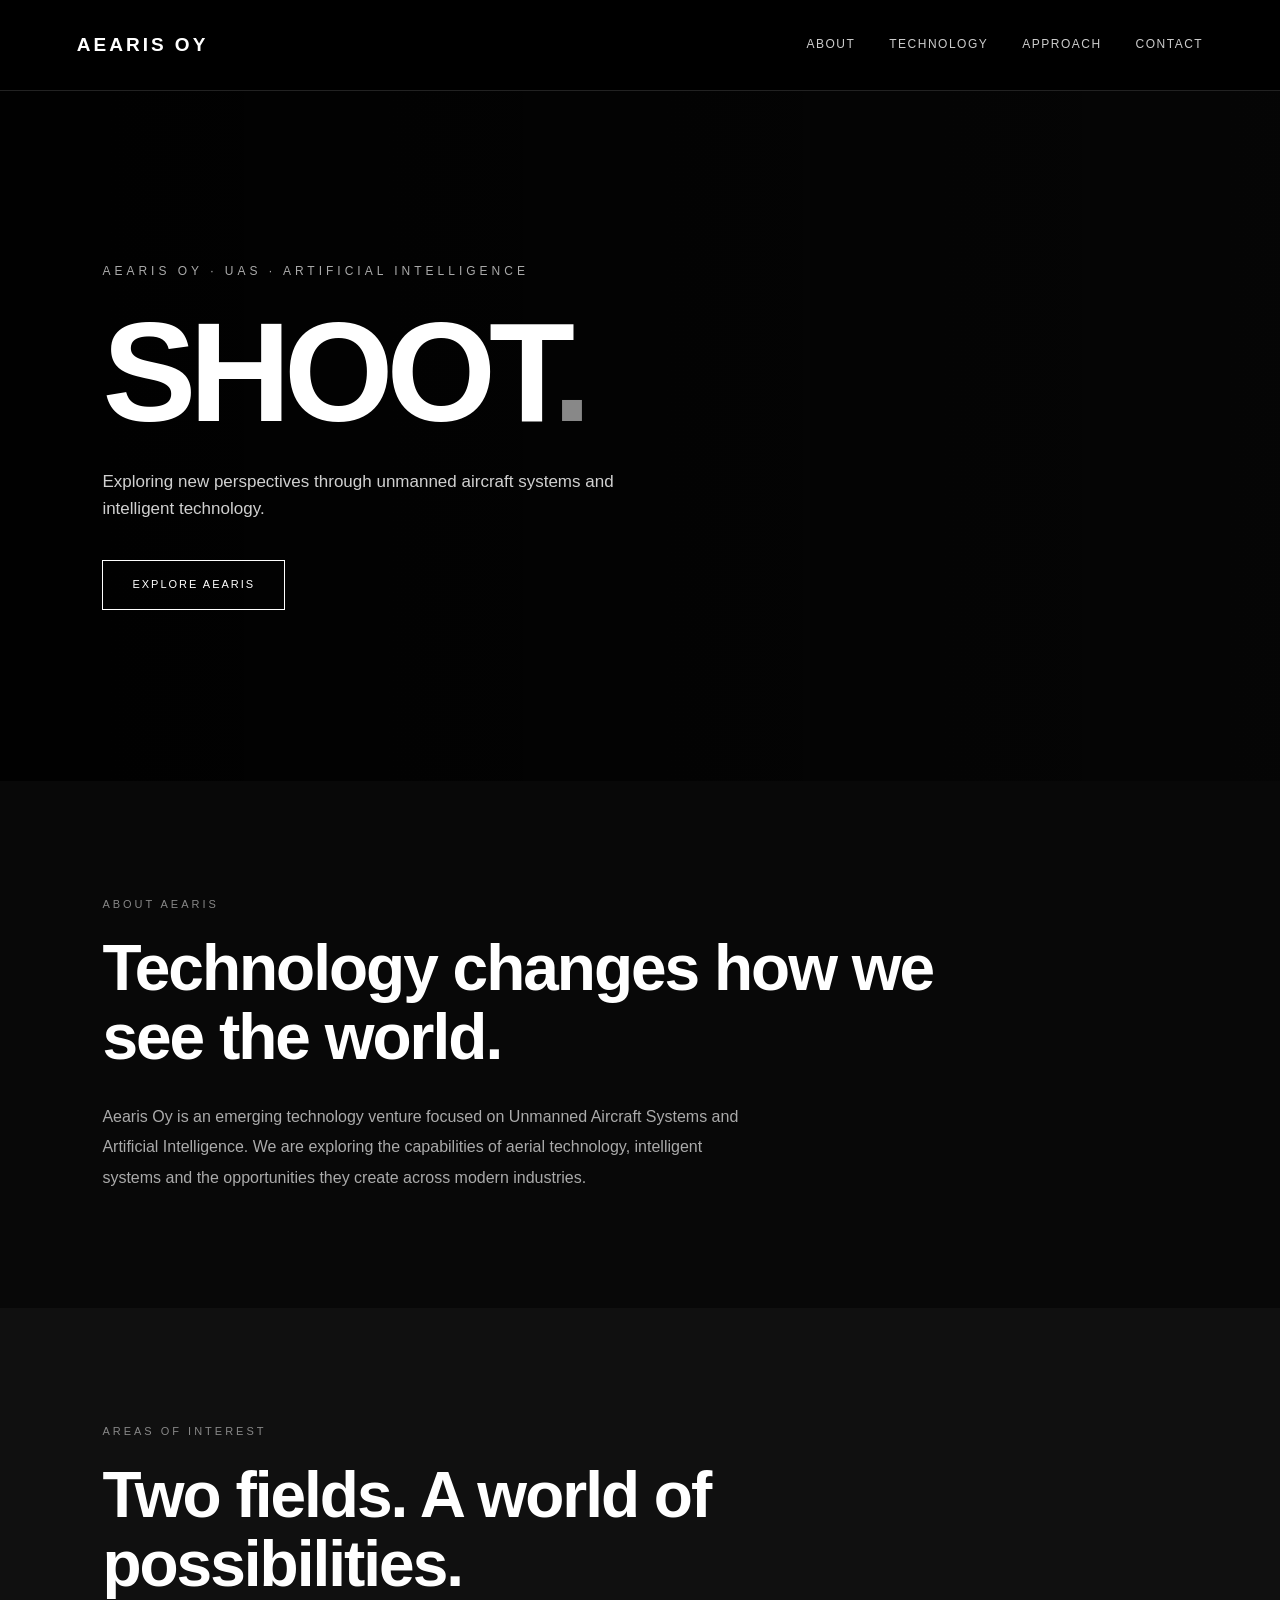
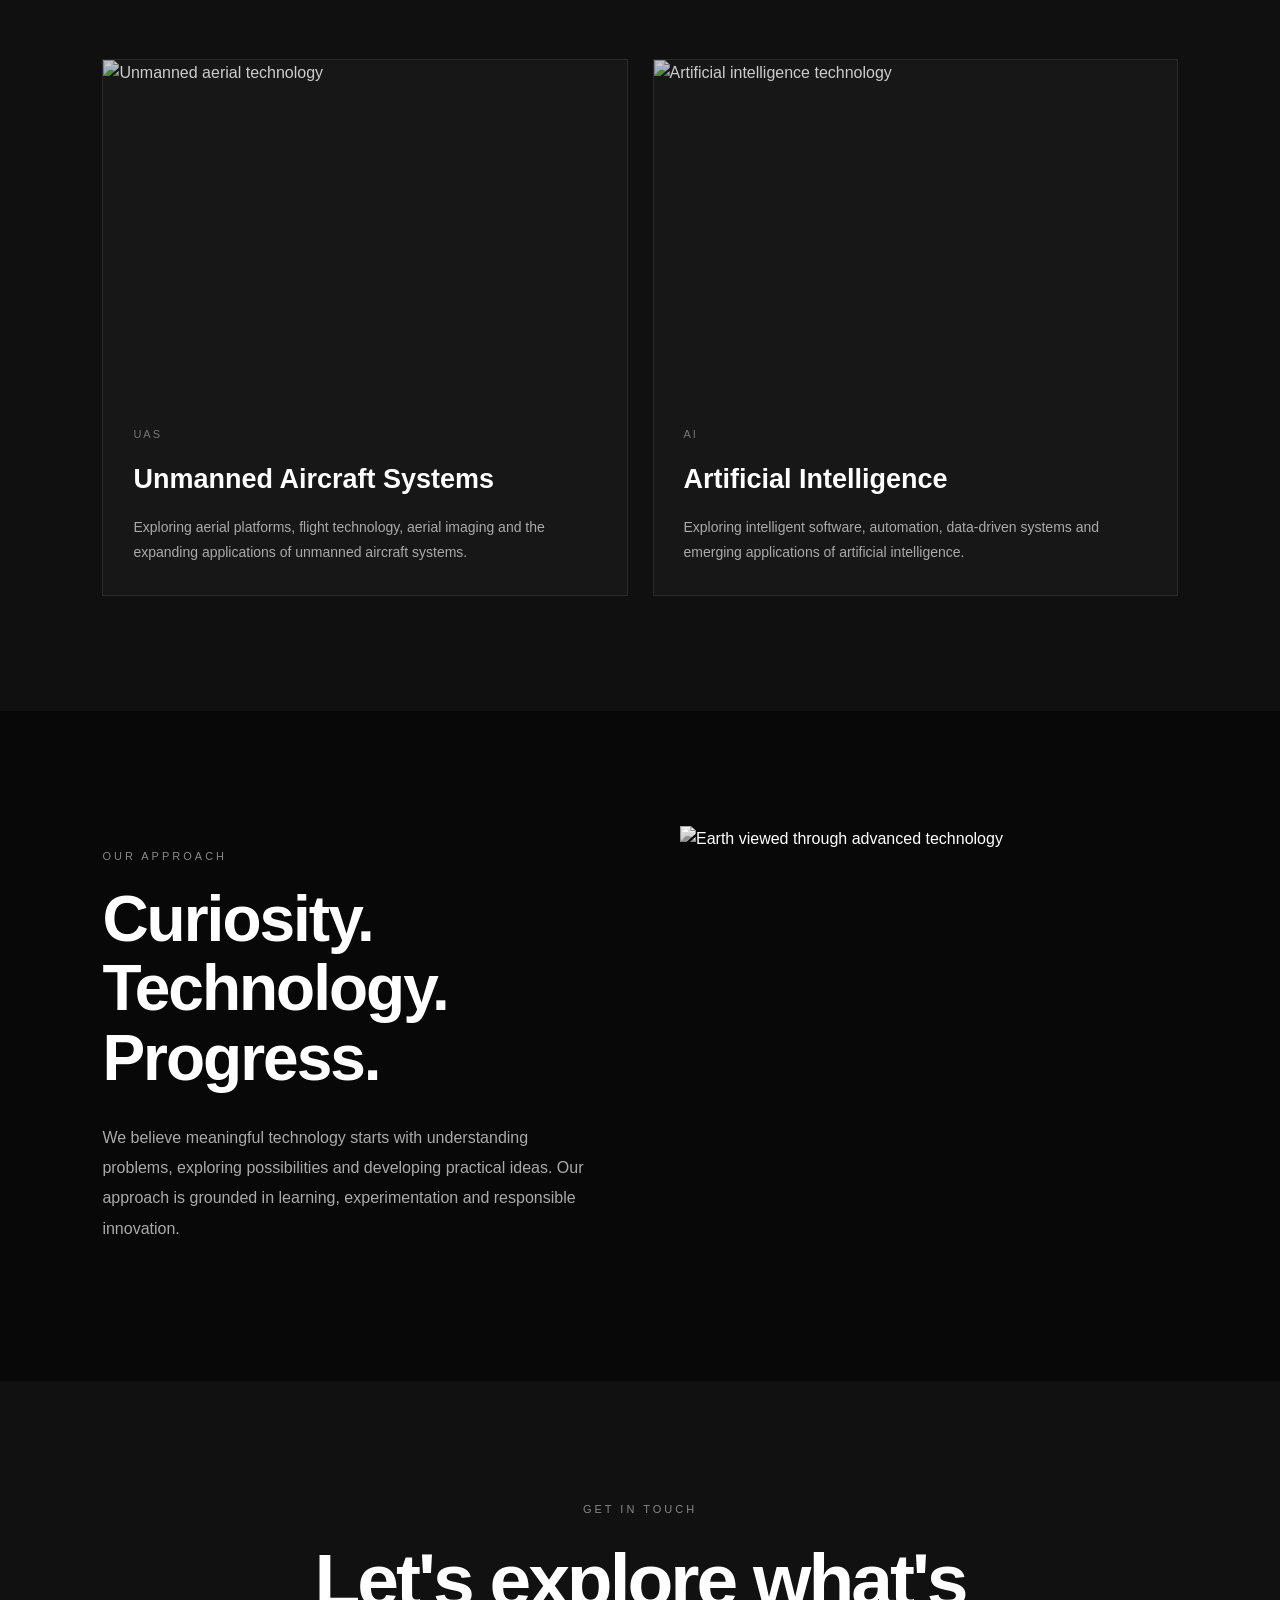
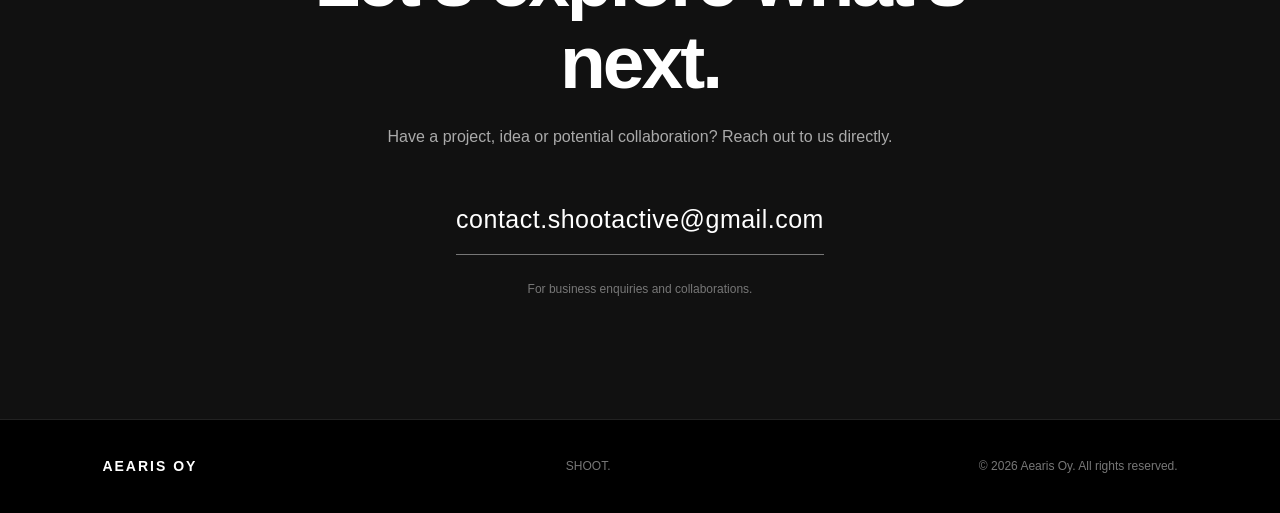
==== index.html @ 386f68aa "Refactor contact form to email link Updated contact section to use email link instead of form." ====
<!DOCTYPE html>
<html lang="en">
<head>
    <meta charset="UTF-8">
    <meta name="viewport" content="width=device-width, initial-scale=1.0">

    <title>Aearis Oy | SHOOT.</title>

    <meta name="description" content="Aearis Oy explores Unmanned Aircraft Systems and Artificial Intelligence.">
    <meta name="theme-color" content="#080808">

    <style>
        * {
            margin: 0;
            padding: 0;
            box-sizing: border-box;
        }

        html {
            scroll-behavior: smooth;
        }

        body {
            background: #080808;
            color: #fff;
            font-family: Arial, Helvetica, sans-serif;
            line-height: 1.6;
        }

        a {
            color: inherit;
            text-decoration: none;
        }

        /* HEADER */

        .site-header {
            position: sticky;
            top: 0;
            z-index: 1000;
            width: 100%;
            background: #000;
            border-bottom: 1px solid #222;
        }

        .header-inner {
            max-width: 1400px;
            min-height: 90px;
            margin: auto;
            padding: 0 6%;
            display: flex;
            align-items: center;
            justify-content: space-between;
        }

        .brand {
            display: flex;
            align-items: center;
            min-width: 180px;
        }

        .brand-logo {
            display: block;
            width: 180px;
            height: 70px;
            object-fit: contain;
            object-position: left center;
            filter: none;
            background: transparent;
        }

        .brand-fallback {
            display: none;
            font-size: 19px;
            font-weight: bold;
            letter-spacing: 3px;
        }

        .navigation {
            display: flex;
            align-items: center;
            gap: 34px;
        }

        .navigation a {
            color: #ccc;
            font-size: 12px;
            letter-spacing: 1.5px;
            text-transform: uppercase;
            transition: color .3s;
        }

        .navigation a:hover {
            color: #fff;
        }

        .menu-toggle {
            display: none;
            color: white;
            background: none;
            border: none;
            font-size: 27px;
            cursor: pointer;
        }

        /* HERO */

        .hero {
            min-height: 690px;
            padding: 130px 8%;
            display: flex;
            align-items: center;
            background:
                linear-gradient(90deg, rgba(0,0,0,.92), rgba(0,0,0,.35)),
                url("https://images.unsplash.com/photo-1473968512647-3e447244af8f?auto=format&fit=crop&w=2000&q=85")
                center/cover no-repeat;
        }

        .hero-content {
            max-width: 850px;
            animation: reveal 1s ease both;
        }

        .eyebrow {
            color: #aaa;
            font-size: 12px;
            letter-spacing: 4px;
            text-transform: uppercase;
            margin-bottom: 25px;
        }

        .hero h1 {
            font-size: clamp(65px, 11vw, 145px);
            line-height: .95;
            letter-spacing: -7px;
            font-weight: 700;
            margin-bottom: 28px;
        }

        .hero h1 span {
            color: #888;
        }

        .hero-description {
            max-width: 520px;
            color: #d0d0d0;
            font-size: 17px;
            margin-bottom: 38px;
        }

        .primary-button {
            display: inline-block;
            padding: 15px 29px;
            border: 1px solid white;
            color: white;
            font-size: 11px;
            letter-spacing: 2px;
            text-transform: uppercase;
            transition: .3s;
        }

        .primary-button:hover {
            background: white;
            color: black;
        }

        /* GENERAL SECTIONS */

        .section {
            max-width: 1400px;
            margin: auto;
            padding: 115px 8%;
        }

        .section-label {
            color: #888;
            font-size: 11px;
            letter-spacing: 3px;
            text-transform: uppercase;
            margin-bottom: 20px;
        }

        .section-title {
            font-size: clamp(36px, 5vw, 65px);
            line-height: 1.08;
            letter-spacing: -2px;
            max-width: 850px;
            margin-bottom: 30px;
        }

        .section-text {
            color: #aaa;
            max-width: 650px;
            font-size: 16px;
            line-height: 1.9;
        }

        /* TECHNOLOGY */

        .technology {
            background: #101010;
            max-width: none;
            padding-left: max(8%, calc((100% - 1180px) / 2));
            padding-right: max(8%, calc((100% - 1180px) / 2));
        }

        .technology-grid {
            display: grid;
            grid-template-columns: repeat(2, minmax(0, 1fr));
            gap: 25px;
            margin-top: 60px;
        }

        .technology-card {
            background: #171717;
            border: 1px solid #292929;
            overflow: hidden;
            transition: transform .4s, border-color .4s;
        }

        .technology-card:hover {
            transform: translateY(-7px);
            border-color: #666;
        }

        .technology-image {
            width: 100%;
            height: 330px;
            object-fit: cover;
            display: block;
            filter: brightness(.8);
            transition: transform .6s, filter .4s;
        }

        .technology-card:hover .technology-image {
            transform: scale(1.04);
            filter: brightness(1);
        }

        .card-content {
            padding: 30px;
        }

        .card-number {
            color: #777;
            font-size: 11px;
            letter-spacing: 2px;
        }

        .card-content h3 {
            font-size: 27px;
            margin: 13px 0;
        }

        .card-content p {
            color: #aaa;
            font-size: 14px;
            line-height: 1.8;
        }

        /* APPROACH */

        .approach {
            background: #080808;
        }

        .approach-grid {
            display: grid;
            grid-template-columns: 1fr 1fr;
            gap: 80px;
            align-items: center;
        }

        .approach-image {
            width: 100%;
            height: 440px;
            object-fit: cover;
            filter: grayscale(100%);
        }

        /* CONTACT */

        .contact {
            background: #111;
            padding: 120px 8%;
            text-align: center;
        }

        .contact-container {
            max-width: 760px;
            margin: 0 auto;
        }

        .contact h2 {
            font-size: clamp(40px, 6vw, 75px);
            letter-spacing: -3px;
            line-height: 1.1;
            margin-bottom: 20px;
        }

        .contact-description {
            color: #aaa;
            margin-bottom: 35px;
        }

        .contact-email {
            display: inline-block;
            font-size: clamp(18px, 3vw, 25px);
            color: #fff;
            letter-spacing: .5px;
            padding: 15px 0;
            border-bottom: 1px solid #777;
            transition: color .3s, border-color .3s;
        }

        .contact-email:hover {
            color: #aaa;
            border-color: #fff;
        }

        .contact-note {
            color: #777;
            font-size: 12px;
            margin-top: 25px;
        }

        /* FOOTER */

        footer {
            background: #000;
            border-top: 1px solid #222;
            padding: 35px 8%;
            display: flex;
            justify-content: space-between;
            align-items: center;
            flex-wrap: wrap;
            gap: 20px;
        }

        footer p {
            color: #777;
            font-size: 12px;
        }

        .footer-brand {
            color: white;
            font-size: 14px;
            letter-spacing: 2px;
            font-weight: bold;
        }

        /* ANIMATION */

        @keyframes reveal {
            from {
                opacity: 0;
                transform: translateY(25px);
            }

            to {
                opacity: 1;
                transform: translateY(0);
            }
        }

        /* MOBILE */

        @media (max-width: 768px) {
            .header-inner {
                min-height: 72px;
            }

            .brand-logo {
                width: 145px;
                height: 55px;
            }

            .menu-toggle {
                display: block;
            }

            .navigation {
                display: none;
                position: absolute;
                top: 72px;
                left: 0;
                width: 100%;
                padding: 30px;
                background: #000;
                flex-direction: column;
                align-items: flex-start;
                border-top: 1px solid #222;
            }

            .navigation.active {
                display: flex;
            }

            .hero {
                min-height: 600px;
                padding: 100px 7%;
            }

            .hero h1 {
                letter-spacing: -4px;
            }

            .technology-grid,
            .approach-grid {
                grid-template-columns: 1fr;
            }

            .technology-image {
                height: 250px;
            }

            .approach-image {
                height: 300px;
            }

            .section {
                padding: 85px 7%;
            }

            .contact {
                padding: 85px 7%;
            }

            footer {
                flex-direction: column;
                align-items: flex-start;
            }
        }
    </style>
</head>

<body>

    <header class="site-header">

        <div class="header-inner">

            <a class="brand" href="#home" aria-label="Aearis home">

                <img
                    src="./logo.png"
                    alt="Aearis Oy"
                    class="brand-logo"
                    onerror="this.style.display='none'; this.nextElementSibling.style.display='block';"
                >

                <span class="brand-fallback">AEARIS OY</span>

            </a>

            <button
                class="menu-toggle"
                aria-label="Open navigation"
                aria-expanded="false"
            >
                ☰
            </button>

            <nav class="navigation">
                <a href="#about">About</a>
                <a href="#technology">Technology</a>
                <a href="#approach">Approach</a>
                <a href="#contact">Contact</a>
            </nav>

        </div>

    </header>

    <main>

        <section class="hero" id="home">

            <div class="hero-content">

                <p class="eyebrow">
                    Aearis Oy · UAS · Artificial Intelligence
                </p>

                <h1>SHOOT<span>.</span></h1>

                <p class="hero-description">
                    Exploring new perspectives through unmanned aircraft
                    systems and intelligent technology.
                </p>

                <a href="#technology" class="primary-button">
                    Explore Aearis
                </a>

            </div>

        </section>

        <section class="section" id="about">

            <p class="section-label">About Aearis</p>

            <h2 class="section-title">
                Technology changes how we see the world.
            </h2>

            <p class="section-text">
                Aearis Oy is an emerging technology venture focused on
                Unmanned Aircraft Systems and Artificial Intelligence.
                We are exploring the capabilities of aerial technology,
                intelligent systems and the opportunities they create
                across modern industries.
            </p>

        </section>

        <section class="section technology" id="technology">

            <p class="section-label">Areas of interest</p>

            <h2 class="section-title">
                Two fields. A world of possibilities.
            </h2>

            <div class="technology-grid">

                <article class="technology-card">

                    <img
                        class="technology-image"
                        src="https://images.unsplash.com/photo-1506947411487-a56738267384?auto=format&fit=crop&w=1200&q=85"
                        alt="Unmanned aerial technology"
                        loading="lazy"
                    >

                    <div class="card-content">

                        <span class="card-number">UAS</span>

                        <h3>Unmanned Aircraft Systems</h3>

                        <p>
                            Exploring aerial platforms, flight technology,
                            aerial imaging and the expanding applications
                            of unmanned aircraft systems.
                        </p>

                    </div>

                </article>

                <article class="technology-card">

                    <img
                        class="technology-image"
                        src="https://images.unsplash.com/photo-1677442136019-21780ecad995?auto=format&fit=crop&w=1200&q=85"
                        alt="Artificial intelligence technology"
                        loading="lazy"
                    >

                    <div class="card-content">

                        <span class="card-number">AI</span>

                        <h3>Artificial Intelligence</h3>

                        <p>
                            Exploring intelligent software, automation,
                            data-driven systems and emerging applications
                            of artificial intelligence.
                        </p>

                    </div>

                </article>

            </div>

        </section>

        <section class="section approach" id="approach">

            <div class="approach-grid">

                <div>

                    <p class="section-label">Our approach</p>

                    <h2 class="section-title">
                        Curiosity. Technology. Progress.
                    </h2>

                    <p class="section-text">
                        We believe meaningful technology starts with
                        understanding problems, exploring possibilities
                        and developing practical ideas.

                        Our approach is grounded in learning,
                        experimentation and responsible innovation.
                    </p>

                </div>

                <img
                    class="approach-image"
                    src="https://images.unsplash.com/photo-1451187580459-43490279c0fa?auto=format&fit=crop&w=1200&q=85"
                    alt="Earth viewed through advanced technology"
                    loading="lazy"
                >

            </div>

        </section>

        <!-- CONTACT -->

        <section class="contact" id="contact">

            <div class="contact-container">

                <p class="section-label">Get in touch</p>

                <h2>Let's explore what's next.</h2>

                <p class="contact-description">
                    Have a project, idea or potential collaboration?
                    Reach out to us directly.
                </p>

                <a
                    href="mailto:contact.shootactive@gmail.com?subject=Enquiry%20%E2%80%94%20Aearis%20Oy"
                    class="contact-email"
                >
                    contact.shootactive@gmail.com
                </a>

                <p class="contact-note">
                    For business enquiries and collaborations.
                </p>

            </div>

        </section>

    </main>

    <footer>

        <div class="footer-brand">AEARIS OY</div>

        <p>SHOOT.</p>

        <p>
            © <span id="year"></span> Aearis Oy. All rights reserved.
        </p>

    </footer>

    <script>

        const menuToggle = document.querySelector(".menu-toggle");
        const navigation = document.querySelector(".navigation");

        menuToggle.addEventListener("click", () => {

            const isOpen = navigation.classList.toggle("active");

            menuToggle.setAttribute("aria-expanded", isOpen);

            menuToggle.textContent = isOpen ? "×" : "☰";

        });

        document.querySelectorAll(".navigation a").forEach(link => {

            link.addEventListener("click", () => {

                navigation.classList.remove("active");

                menuToggle.setAttribute("aria-expanded", "false");

                menuToggle.textContent = "☰";

            });

        });

        document.getElementById("year").textContent =
            new Date().getFullYear();

    </script>

</body>
</html>
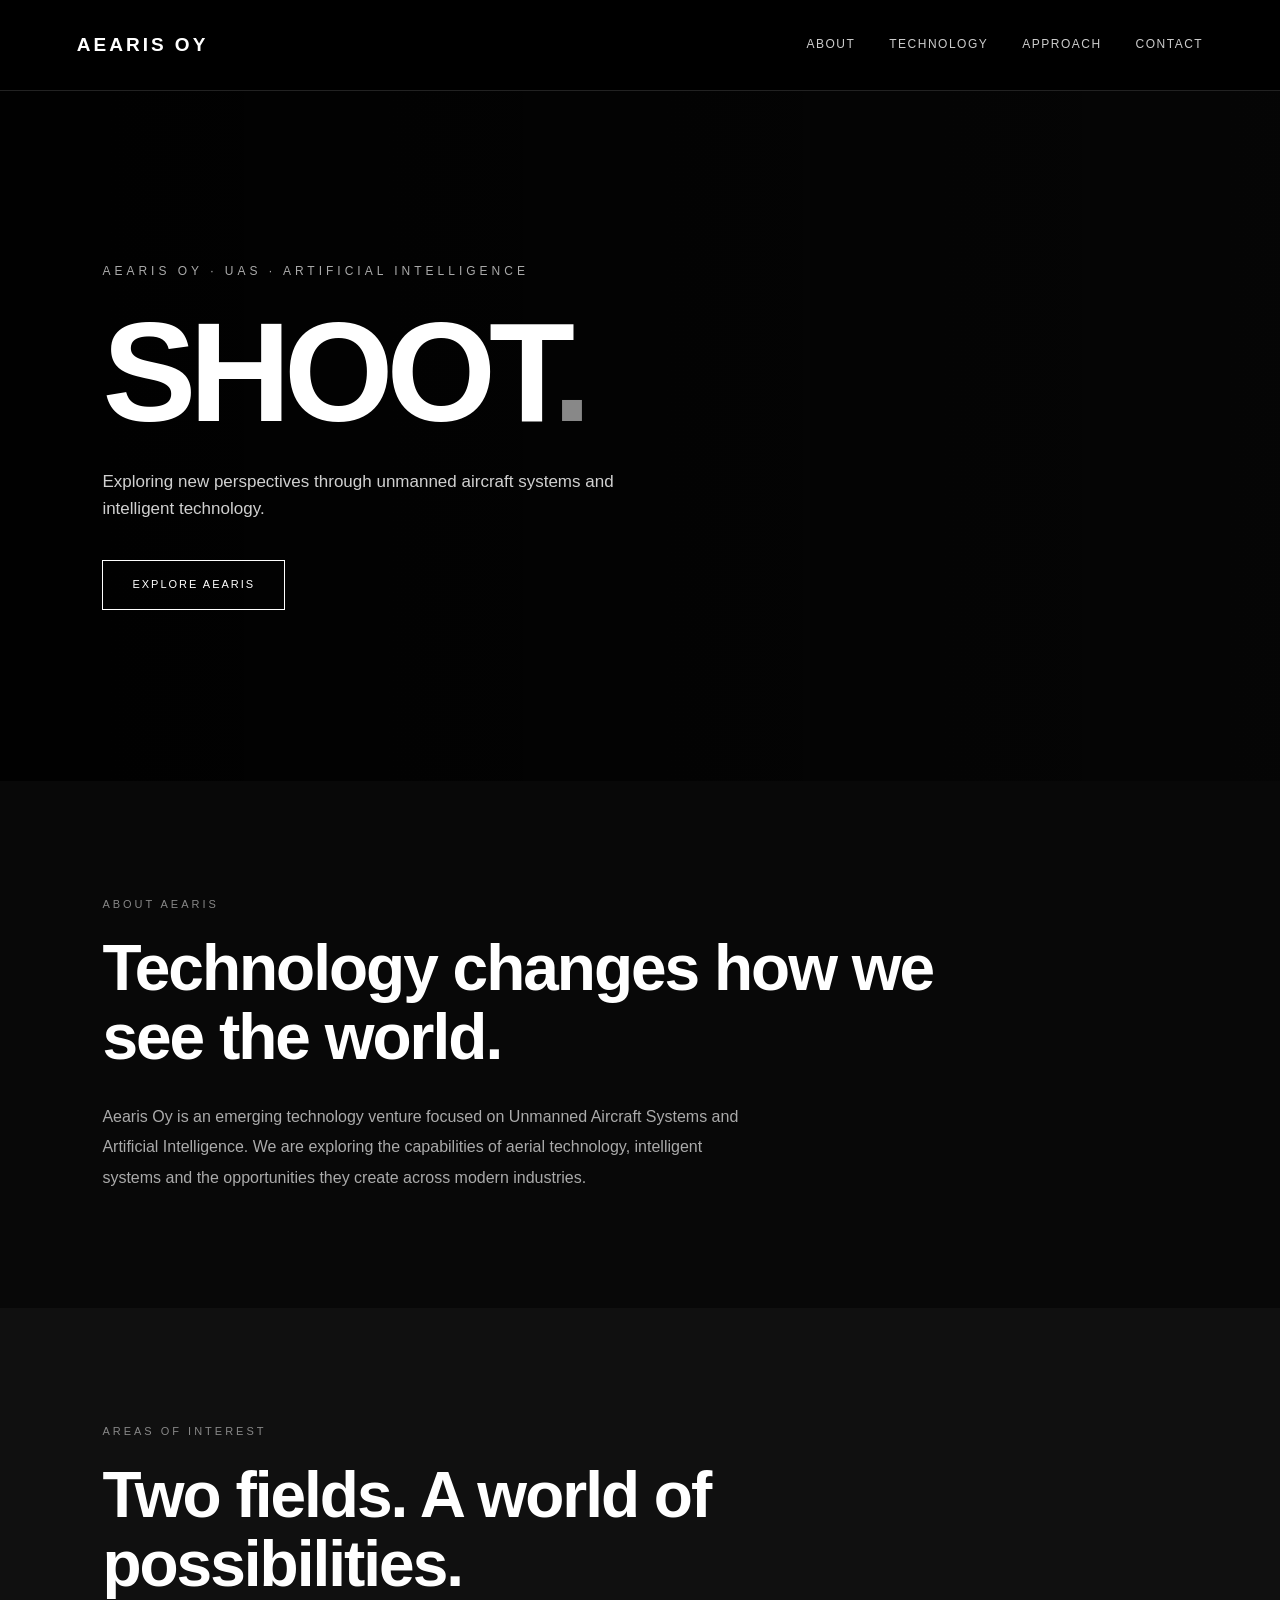
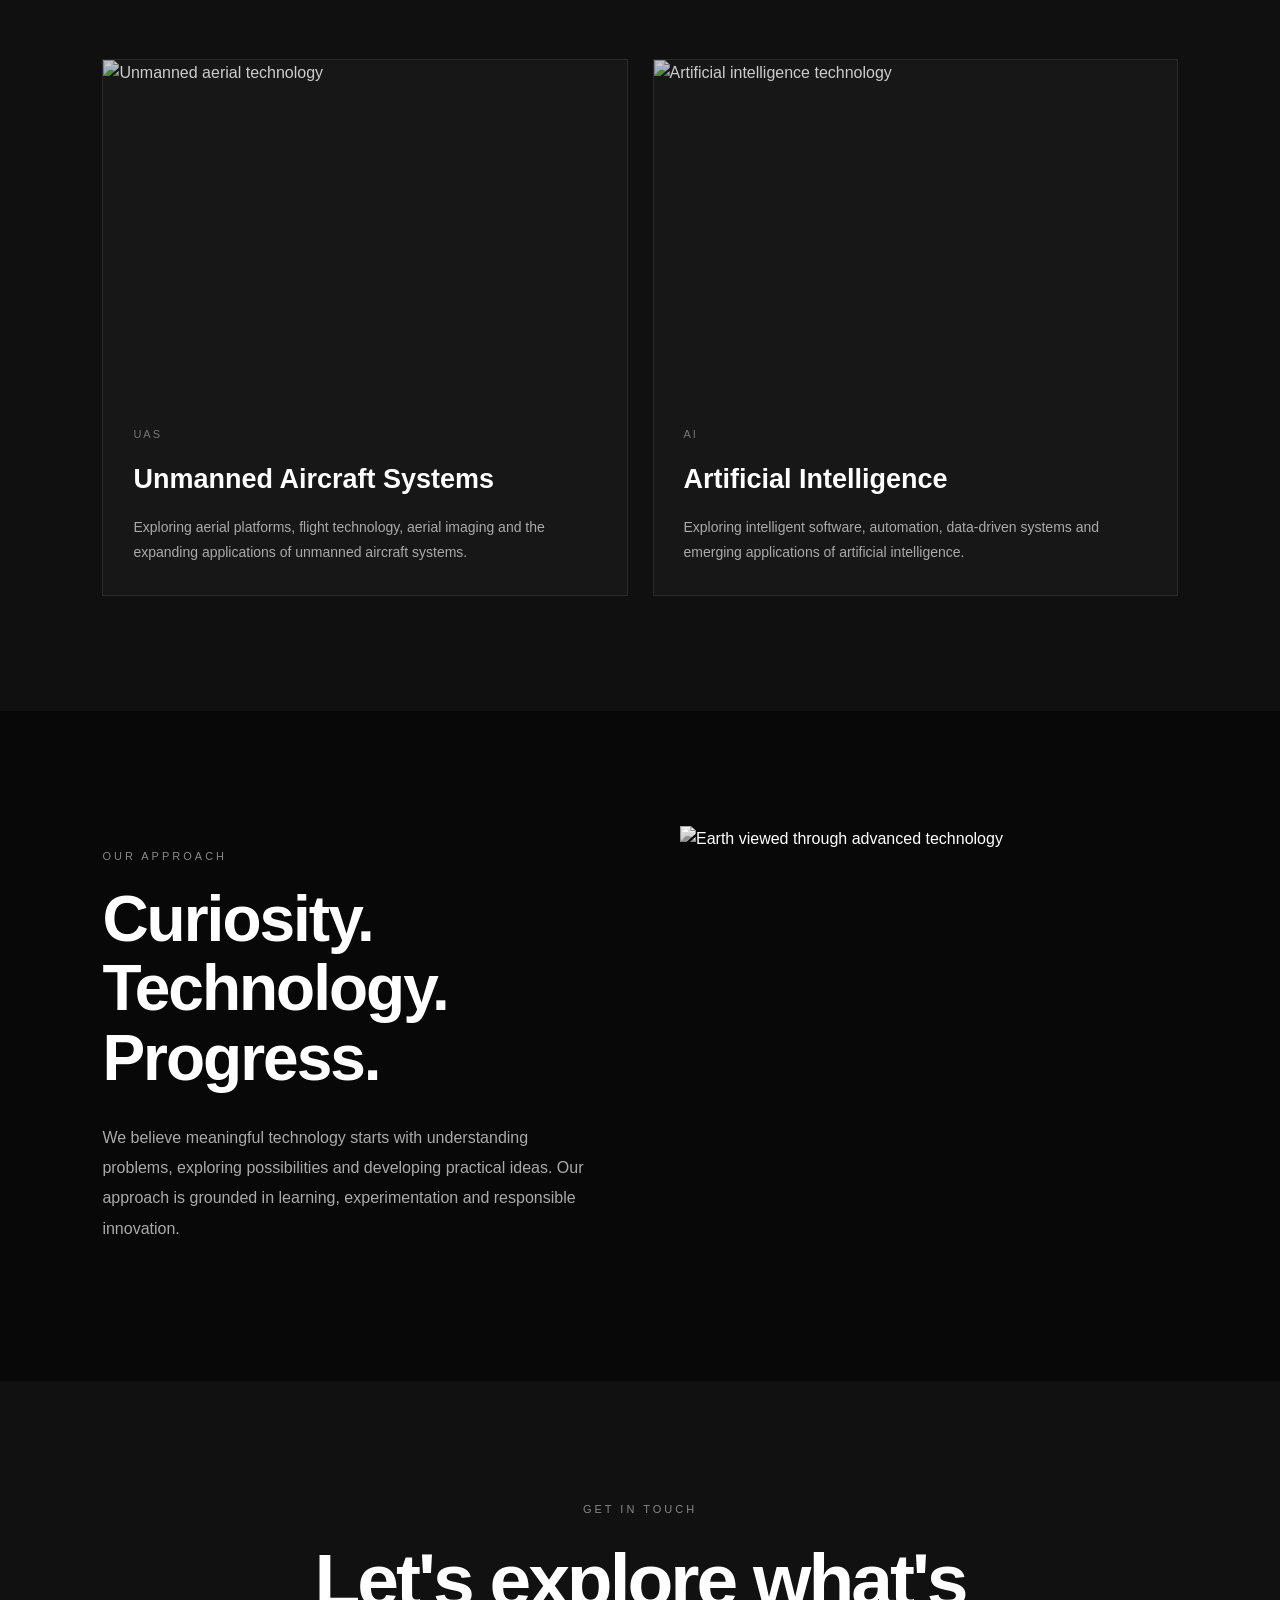
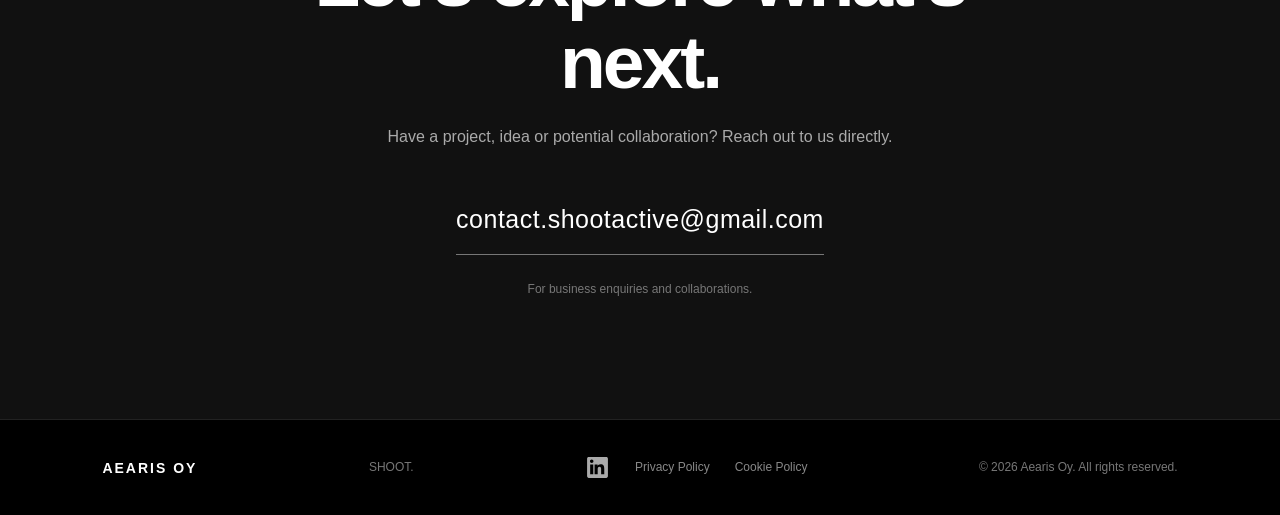
==== commit 7ef9df7f: "Implement footer links and update contact section Added footer links for LinkedIn, Privacy Policy, a" ====
--- a/index.html
+++ b/index.html
@@ -1,6 +1,7 @@
 
 <!DOCTYPE html>
 <html lang="en">
+
 <head>
     <meta charset="UTF-8">
     <meta name="viewport" content="width=device-width, initial-scale=1.0">
@@ -11,6 +12,7 @@
     <meta name="theme-color" content="#080808">
 
     <style>
+
         * {
             margin: 0;
             padding: 0;
@@ -350,6 +352,40 @@
             font-weight: bold;
         }
 
+        .footer-links {
+            display: flex;
+            align-items: center;
+            gap: 25px;
+            flex-wrap: wrap;
+        }
+
+        .footer-links a {
+            color: #888;
+            font-size: 12px;
+            transition: color .3s;
+        }
+
+        .footer-links a:hover {
+            color: white;
+        }
+
+        .linkedin-link {
+            display: inline-flex;
+            align-items: center;
+            color: #aaa !important;
+            transition: color .3s;
+        }
+
+        .linkedin-link:hover {
+            color: #0A66C2 !important;
+        }
+
+        .linkedin-icon {
+            width: 25px;
+            height: 25px;
+            display: block;
+        }
+
         /* ANIMATION */
 
         @keyframes reveal {
@@ -367,6 +403,7 @@
         /* MOBILE */
 
         @media (max-width: 768px) {
+
             .header-inner {
                 min-height: 72px;
             }
@@ -431,11 +468,19 @@
                 flex-direction: column;
                 align-items: flex-start;
             }
-        }
+
+            .footer-links {
+                gap: 20px;
+            }
+        }
+
     </style>
+
 </head>
 
 <body>
+
+    <!-- HEADER -->
 
     <header class="site-header">
 
@@ -458,15 +503,18 @@
                 class="menu-toggle"
                 aria-label="Open navigation"
                 aria-expanded="false"
+                type="button"
             >
                 ☰
             </button>
 
             <nav class="navigation">
+
                 <a href="#about">About</a>
                 <a href="#technology">Technology</a>
                 <a href="#approach">Approach</a>
                 <a href="#contact">Contact</a>
+
             </nav>
 
         </div>
@@ -474,6 +522,8 @@
     </header>
 
     <main>
+
+        <!-- HERO -->
 
         <section class="hero" id="home">
 
@@ -497,6 +547,8 @@
             </div>
 
         </section>
+
+        <!-- ABOUT -->
 
         <section class="section" id="about">
 
@@ -516,6 +568,8 @@
 
         </section>
 
+        <!-- TECHNOLOGY -->
+
         <section class="section technology" id="technology">
 
             <p class="section-label">Areas of interest</p>
@@ -580,6 +634,8 @@
 
         </section>
 
+        <!-- APPROACH -->
+
         <section class="section approach" id="approach">
 
             <div class="approach-grid">
@@ -646,11 +702,54 @@
 
     </main>
 
+    <!-- FOOTER -->
+
     <footer>
 
         <div class="footer-brand">AEARIS OY</div>
 
         <p>SHOOT.</p>
+
+        <div class="footer-links">
+
+            <!-- LINKEDIN -->
+
+            <a
+                href="https://www.linkedin.com/company/aearis-oy/"
+                target="_blank"
+                rel="noopener noreferrer"
+                class="linkedin-link"
+                aria-label="Aearis Oy on LinkedIn"
+                title="Aearis Oy on LinkedIn"
+            >
+
+                <svg
+                    class="linkedin-icon"
+                    viewBox="0 0 24 24"
+                    fill="currentColor"
+                    xmlns="http://www.w3.org/2000/svg"
+                    aria-hidden="true"
+                >
+
+                    <path d="M20.45 2H3.55C2.69 2 2 2.68 2 3.52v16.96c0 .84.69 1.52 1.55 1.52h16.9c.86 0 1.55-.68 1.55-1.52V3.52c0-.84-.69-1.52-1.55-1.52ZM7.93 18.45H4.96V9h2.97v9.45ZM6.44 7.71a1.72 1.72 0 1 1 0-3.44 1.72 1.72 0 0 1 0 3.44Zm12.01 10.74h-2.97v-4.6c0-1.1-.02-2.51-1.53-2.51-1.53 0-1.77 1.2-1.77 2.43v4.68H9.21V9h2.85v1.29h.04c.4-.74 1.37-1.53 2.82-1.53 3.01 0 3.57 1.98 3.57 4.56v5.13Z"/>
+
+                </svg>
+
+            </a>
+
+            <!-- PRIVACY POLICY -->
+
+            <a href="privacy-policy.html">
+                Privacy Policy
+            </a>
+
+            <!-- COOKIE POLICY -->
+
+            <a href="cookie-policy.html">
+                Cookie Policy
+            </a>
+
+        </div>
 
         <p>
             © <span id="year"></span> Aearis Oy. All rights reserved.
@@ -658,6 +757,8 @@
 
     </footer>
 
+    <!-- JAVASCRIPT -->
+
     <script>
 
         const menuToggle = document.querySelector(".menu-toggle");
@@ -669,6 +770,11 @@
 
             menuToggle.setAttribute("aria-expanded", isOpen);
 
+            menuToggle.setAttribute(
+                "aria-label",
+                isOpen ? "Close navigation" : "Open navigation"
+            );
+
             menuToggle.textContent = isOpen ? "×" : "☰";
 
         });
@@ -680,6 +786,8 @@
                 navigation.classList.remove("active");
 
                 menuToggle.setAttribute("aria-expanded", "false");
+
+                menuToggle.setAttribute("aria-label", "Open navigation");
 
                 menuToggle.textContent = "☰";
 
@@ -693,4 +801,5 @@
     </script>
 
 </body>
+
 </html>
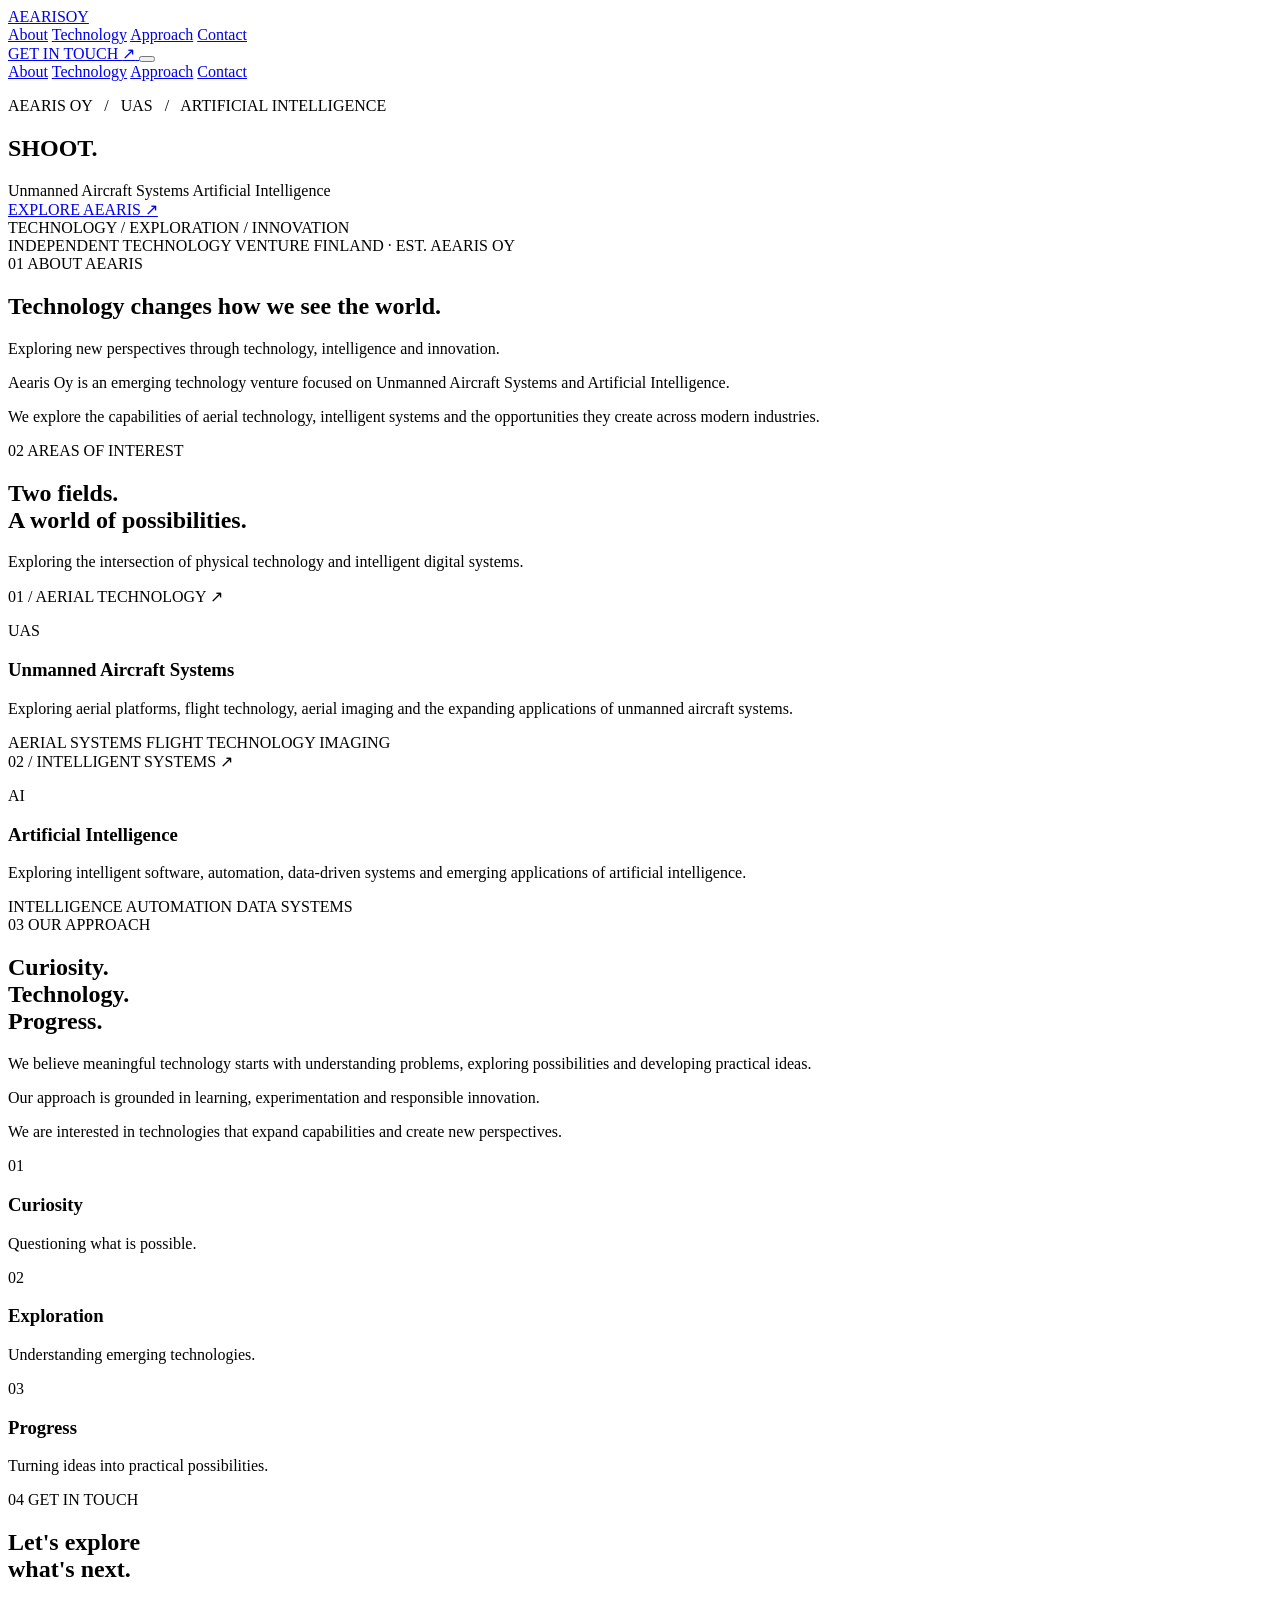
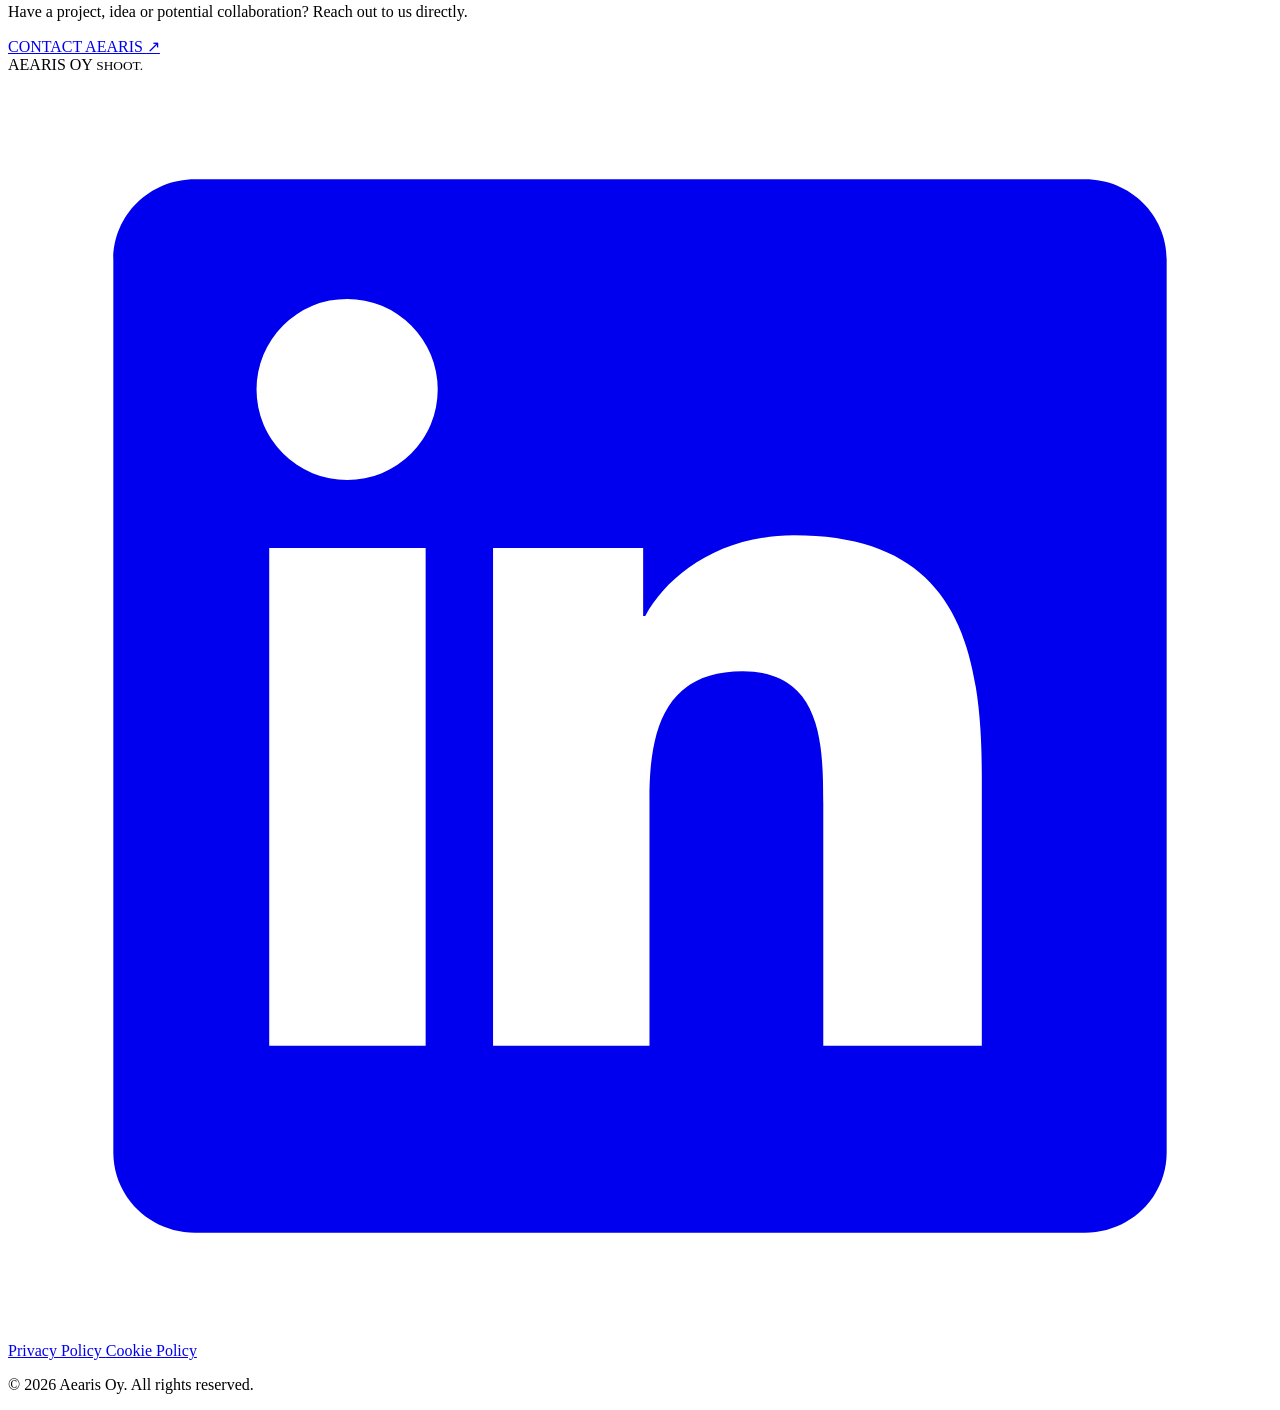
==== commit bf4d635b: "Refactor index.html structure and styles" ====
--- a/index.html
+++ b/index.html
@@ -11,470 +11,7 @@
     <meta name="description" content="Aearis Oy explores Unmanned Aircraft Systems and Artificial Intelligence.">
     <meta name="theme-color" content="#080808">
 
-    <style>
-
-        * {
-            margin: 0;
-            padding: 0;
-            box-sizing: border-box;
-        }
-
-        html {
-            scroll-behavior: smooth;
-        }
-
-        body {
-            background: #080808;
-            color: #fff;
-            font-family: Arial, Helvetica, sans-serif;
-            line-height: 1.6;
-        }
-
-        a {
-            color: inherit;
-            text-decoration: none;
-        }
-
-        /* HEADER */
-
-        .site-header {
-            position: sticky;
-            top: 0;
-            z-index: 1000;
-            width: 100%;
-            background: #000;
-            border-bottom: 1px solid #222;
-        }
-
-        .header-inner {
-            max-width: 1400px;
-            min-height: 90px;
-            margin: auto;
-            padding: 0 6%;
-            display: flex;
-            align-items: center;
-            justify-content: space-between;
-        }
-
-        .brand {
-            display: flex;
-            align-items: center;
-            min-width: 180px;
-        }
-
-        .brand-logo {
-            display: block;
-            width: 180px;
-            height: 70px;
-            object-fit: contain;
-            object-position: left center;
-            filter: none;
-            background: transparent;
-        }
-
-        .brand-fallback {
-            display: none;
-            font-size: 19px;
-            font-weight: bold;
-            letter-spacing: 3px;
-        }
-
-        .navigation {
-            display: flex;
-            align-items: center;
-            gap: 34px;
-        }
-
-        .navigation a {
-            color: #ccc;
-            font-size: 12px;
-            letter-spacing: 1.5px;
-            text-transform: uppercase;
-            transition: color .3s;
-        }
-
-        .navigation a:hover {
-            color: #fff;
-        }
-
-        .menu-toggle {
-            display: none;
-            color: white;
-            background: none;
-            border: none;
-            font-size: 27px;
-            cursor: pointer;
-        }
-
-        /* HERO */
-
-        .hero {
-            min-height: 690px;
-            padding: 130px 8%;
-            display: flex;
-            align-items: center;
-            background:
-                linear-gradient(90deg, rgba(0,0,0,.92), rgba(0,0,0,.35)),
-                url("https://images.unsplash.com/photo-1473968512647-3e447244af8f?auto=format&fit=crop&w=2000&q=85")
-                center/cover no-repeat;
-        }
-
-        .hero-content {
-            max-width: 850px;
-            animation: reveal 1s ease both;
-        }
-
-        .eyebrow {
-            color: #aaa;
-            font-size: 12px;
-            letter-spacing: 4px;
-            text-transform: uppercase;
-            margin-bottom: 25px;
-        }
-
-        .hero h1 {
-            font-size: clamp(65px, 11vw, 145px);
-            line-height: .95;
-            letter-spacing: -7px;
-            font-weight: 700;
-            margin-bottom: 28px;
-        }
-
-        .hero h1 span {
-            color: #888;
-        }
-
-        .hero-description {
-            max-width: 520px;
-            color: #d0d0d0;
-            font-size: 17px;
-            margin-bottom: 38px;
-        }
-
-        .primary-button {
-            display: inline-block;
-            padding: 15px 29px;
-            border: 1px solid white;
-            color: white;
-            font-size: 11px;
-            letter-spacing: 2px;
-            text-transform: uppercase;
-            transition: .3s;
-        }
-
-        .primary-button:hover {
-            background: white;
-            color: black;
-        }
-
-        /* GENERAL SECTIONS */
-
-        .section {
-            max-width: 1400px;
-            margin: auto;
-            padding: 115px 8%;
-        }
-
-        .section-label {
-            color: #888;
-            font-size: 11px;
-            letter-spacing: 3px;
-            text-transform: uppercase;
-            margin-bottom: 20px;
-        }
-
-        .section-title {
-            font-size: clamp(36px, 5vw, 65px);
-            line-height: 1.08;
-            letter-spacing: -2px;
-            max-width: 850px;
-            margin-bottom: 30px;
-        }
-
-        .section-text {
-            color: #aaa;
-            max-width: 650px;
-            font-size: 16px;
-            line-height: 1.9;
-        }
-
-        /* TECHNOLOGY */
-
-        .technology {
-            background: #101010;
-            max-width: none;
-            padding-left: max(8%, calc((100% - 1180px) / 2));
-            padding-right: max(8%, calc((100% - 1180px) / 2));
-        }
-
-        .technology-grid {
-            display: grid;
-            grid-template-columns: repeat(2, minmax(0, 1fr));
-            gap: 25px;
-            margin-top: 60px;
-        }
-
-        .technology-card {
-            background: #171717;
-            border: 1px solid #292929;
-            overflow: hidden;
-            transition: transform .4s, border-color .4s;
-        }
-
-        .technology-card:hover {
-            transform: translateY(-7px);
-            border-color: #666;
-        }
-
-        .technology-image {
-            width: 100%;
-            height: 330px;
-            object-fit: cover;
-            display: block;
-            filter: brightness(.8);
-            transition: transform .6s, filter .4s;
-        }
-
-        .technology-card:hover .technology-image {
-            transform: scale(1.04);
-            filter: brightness(1);
-        }
-
-        .card-content {
-            padding: 30px;
-        }
-
-        .card-number {
-            color: #777;
-            font-size: 11px;
-            letter-spacing: 2px;
-        }
-
-        .card-content h3 {
-            font-size: 27px;
-            margin: 13px 0;
-        }
-
-        .card-content p {
-            color: #aaa;
-            font-size: 14px;
-            line-height: 1.8;
-        }
-
-        /* APPROACH */
-
-        .approach {
-            background: #080808;
-        }
-
-        .approach-grid {
-            display: grid;
-            grid-template-columns: 1fr 1fr;
-            gap: 80px;
-            align-items: center;
-        }
-
-        .approach-image {
-            width: 100%;
-            height: 440px;
-            object-fit: cover;
-            filter: grayscale(100%);
-        }
-
-        /* CONTACT */
-
-        .contact {
-            background: #111;
-            padding: 120px 8%;
-            text-align: center;
-        }
-
-        .contact-container {
-            max-width: 760px;
-            margin: 0 auto;
-        }
-
-        .contact h2 {
-            font-size: clamp(40px, 6vw, 75px);
-            letter-spacing: -3px;
-            line-height: 1.1;
-            margin-bottom: 20px;
-        }
-
-        .contact-description {
-            color: #aaa;
-            margin-bottom: 35px;
-        }
-
-        .contact-email {
-            display: inline-block;
-            font-size: clamp(18px, 3vw, 25px);
-            color: #fff;
-            letter-spacing: .5px;
-            padding: 15px 0;
-            border-bottom: 1px solid #777;
-            transition: color .3s, border-color .3s;
-        }
-
-        .contact-email:hover {
-            color: #aaa;
-            border-color: #fff;
-        }
-
-        .contact-note {
-            color: #777;
-            font-size: 12px;
-            margin-top: 25px;
-        }
-
-        /* FOOTER */
-
-        footer {
-            background: #000;
-            border-top: 1px solid #222;
-            padding: 35px 8%;
-            display: flex;
-            justify-content: space-between;
-            align-items: center;
-            flex-wrap: wrap;
-            gap: 20px;
-        }
-
-        footer p {
-            color: #777;
-            font-size: 12px;
-        }
-
-        .footer-brand {
-            color: white;
-            font-size: 14px;
-            letter-spacing: 2px;
-            font-weight: bold;
-        }
-
-        .footer-links {
-            display: flex;
-            align-items: center;
-            gap: 25px;
-            flex-wrap: wrap;
-        }
-
-        .footer-links a {
-            color: #888;
-            font-size: 12px;
-            transition: color .3s;
-        }
-
-        .footer-links a:hover {
-            color: white;
-        }
-
-        .linkedin-link {
-            display: inline-flex;
-            align-items: center;
-            color: #aaa !important;
-            transition: color .3s;
-        }
-
-        .linkedin-link:hover {
-            color: #0A66C2 !important;
-        }
-
-        .linkedin-icon {
-            width: 25px;
-            height: 25px;
-            display: block;
-        }
-
-        /* ANIMATION */
-
-        @keyframes reveal {
-            from {
-                opacity: 0;
-                transform: translateY(25px);
-            }
-
-            to {
-                opacity: 1;
-                transform: translateY(0);
-            }
-        }
-
-        /* MOBILE */
-
-        @media (max-width: 768px) {
-
-            .header-inner {
-                min-height: 72px;
-            }
-
-            .brand-logo {
-                width: 145px;
-                height: 55px;
-            }
-
-            .menu-toggle {
-                display: block;
-            }
-
-            .navigation {
-                display: none;
-                position: absolute;
-                top: 72px;
-                left: 0;
-                width: 100%;
-                padding: 30px;
-                background: #000;
-                flex-direction: column;
-                align-items: flex-start;
-                border-top: 1px solid #222;
-            }
-
-            .navigation.active {
-                display: flex;
-            }
-
-            .hero {
-                min-height: 600px;
-                padding: 100px 7%;
-            }
-
-            .hero h1 {
-                letter-spacing: -4px;
-            }
-
-            .technology-grid,
-            .approach-grid {
-                grid-template-columns: 1fr;
-            }
-
-            .technology-image {
-                height: 250px;
-            }
-
-            .approach-image {
-                height: 300px;
-            }
-
-            .section {
-                padding: 85px 7%;
-            }
-
-            .contact {
-                padding: 85px 7%;
-            }
-
-            footer {
-                flex-direction: column;
-                align-items: flex-start;
-            }
-
-            .footer-links {
-                gap: 20px;
-            }
-        }
-
-    </style>
+    <link rel="stylesheet" href="style.css">
 
 </head>
 
@@ -486,7 +23,7 @@
 
         <div class="header-inner">
 
-            <a class="brand" href="#home" aria-label="Aearis home">
+            <a href="#home" class="brand" aria-label="Aearis home">
 
                 <img
                     src="./logo.png"
@@ -495,278 +32,457 @@
                     onerror="this.style.display='none'; this.nextElementSibling.style.display='block';"
                 >
 
-                <span class="brand-fallback">AEARIS OY</span>
+                <span class="logo-placeholder">
+                    AEARIS<span>OY</span>
+                </span>
 
             </a>
 
-            <button
-                class="menu-toggle"
-                aria-label="Open navigation"
-                aria-expanded="false"
-                type="button"
-            >
-                ☰
-            </button>
-
-            <nav class="navigation">
-
+            <nav class="desktop-nav" aria-label="Main navigation">
                 <a href="#about">About</a>
                 <a href="#technology">Technology</a>
                 <a href="#approach">Approach</a>
                 <a href="#contact">Contact</a>
-
             </nav>
 
+            <a href="#contact" class="header-contact">
+                GET IN TOUCH <span>↗</span>
+            </a>
+
+            <button
+                class="menu-toggle"
+                type="button"
+                aria-label="Open navigation"
+                aria-expanded="false"
+            >
+                <span></span>
+                <span></span>
+            </button>
+
         </div>
 
+        <nav class="mobile-nav" aria-label="Mobile navigation">
+
+            <a href="#about">About</a>
+            <a href="#technology">Technology</a>
+            <a href="#approach">Approach</a>
+            <a href="#contact">Contact</a>
+
+        </nav>
+
     </header>
 
+
     <main>
 
         <!-- HERO -->
 
         <section class="hero" id="home">
 
+            <div class="hero-grid"></div>
+
             <div class="hero-content">
 
-                <p class="eyebrow">
-                    Aearis Oy · UAS · Artificial Intelligence
+                <p class="hero-kicker">
+                    AEARIS OY &nbsp; / &nbsp; UAS &nbsp; / &nbsp; ARTIFICIAL INTELLIGENCE
                 </p>
 
-                <h1>SHOOT<span>.</span></h1>
-
-                <p class="hero-description">
-                    Exploring new perspectives through unmanned aircraft
-                    systems and intelligent technology.
-                </p>
-
-                <a href="#technology" class="primary-button">
-                    Explore Aearis
+                <h1>
+                    SHOOT<span class="hero-period">.</span>
+                </h1>
+
+                <div class="hero-subtitle">
+
+                    <span>Unmanned Aircraft Systems</span>
+
+                    <span class="subtitle-divider"></span>
+
+                    <span>Artificial Intelligence</span>
+
+                </div>
+
+                <a href="#technology" class="hero-link">
+                    EXPLORE AEARIS <span>↗</span>
                 </a>
 
             </div>
 
+            <div class="hero-side-label">
+                TECHNOLOGY / EXPLORATION / INNOVATION
+            </div>
+
+            <div class="hero-index">
+                <span>INDEPENDENT TECHNOLOGY VENTURE</span>
+                <span>FINLAND · EST. AEARIS OY</span>
+            </div>
+
         </section>
 
+
         <!-- ABOUT -->
 
-        <section class="section" id="about">
-
-            <p class="section-label">About Aearis</p>
-
-            <h2 class="section-title">
-                Technology changes how we see the world.
-            </h2>
-
-            <p class="section-text">
-                Aearis Oy is an emerging technology venture focused on
-                Unmanned Aircraft Systems and Artificial Intelligence.
-                We are exploring the capabilities of aerial technology,
-                intelligent systems and the opportunities they create
-                across modern industries.
-            </p>
+        <section class="section intro" id="about">
+
+            <div class="section-inner">
+
+                <div class="section-label">
+                    <span>01</span>
+                    <span>ABOUT AEARIS</span>
+                </div>
+
+                <div class="intro-layout">
+
+                    <h2>
+                        Technology changes how we
+                        <span>see the world.</span>
+                    </h2>
+
+                    <div class="intro-copy">
+
+                        <p class="lead">
+                            Exploring new perspectives through
+                            technology, intelligence and innovation.
+                        </p>
+
+                        <p>
+                            Aearis Oy is an emerging technology venture
+                            focused on Unmanned Aircraft Systems and
+                            Artificial Intelligence.
+                        </p>
+
+                        <p>
+                            We explore the capabilities of aerial
+                            technology, intelligent systems and the
+                            opportunities they create across modern
+                            industries.
+                        </p>
+
+                    </div>
+
+                </div>
+
+            </div>
 
         </section>
 
+
         <!-- TECHNOLOGY -->
 
         <section class="section technology" id="technology">
 
-            <p class="section-label">Areas of interest</p>
-
-            <h2 class="section-title">
-                Two fields. A world of possibilities.
-            </h2>
-
-            <div class="technology-grid">
-
-                <article class="technology-card">
-
-                    <img
-                        class="technology-image"
-                        src="https://images.unsplash.com/photo-1506947411487-a56738267384?auto=format&fit=crop&w=1200&q=85"
-                        alt="Unmanned aerial technology"
-                        loading="lazy"
-                    >
-
-                    <div class="card-content">
-
-                        <span class="card-number">UAS</span>
-
-                        <h3>Unmanned Aircraft Systems</h3>
+            <div class="section-inner">
+
+                <div class="section-label">
+                    <span>02</span>
+                    <span>AREAS OF INTEREST</span>
+                </div>
+
+                <div class="technology-heading">
+
+                    <h2>
+                        Two fields.<br>
+                        <span>A world of possibilities.</span>
+                    </h2>
+
+                    <p>
+                        Exploring the intersection of physical
+                        technology and intelligent digital systems.
+                    </p>
+
+                </div>
+
+
+                <div class="technology-grid">
+
+
+                    <!-- UAS CARD -->
+
+                    <article class="technology-card">
+
+                        <div class="card-top">
+                            <span>01 / AERIAL TECHNOLOGY</span>
+                            <span class="card-symbol">↗</span>
+                        </div>
+
+                        <div class="technical-graphic uas-graphic">
+
+                            <div class="orbit orbit-one"></div>
+                            <div class="orbit orbit-two"></div>
+                            <div class="orbit orbit-three"></div>
+
+                            <div class="graphic-dot"></div>
+
+                            <div class="graphic-cross cross-one"></div>
+                            <div class="graphic-cross cross-two"></div>
+
+                        </div>
+
+                        <div class="card-copy">
+
+                            <p class="card-category">UAS</p>
+
+                            <h3>Unmanned Aircraft Systems</h3>
+
+                            <p>
+                                Exploring aerial platforms, flight
+                                technology, aerial imaging and the
+                                expanding applications of unmanned
+                                aircraft systems.
+                            </p>
+
+                            <div class="tag-list">
+                                <span>AERIAL SYSTEMS</span>
+                                <span>FLIGHT TECHNOLOGY</span>
+                                <span>IMAGING</span>
+                            </div>
+
+                        </div>
+
+                    </article>
+
+
+                    <!-- AI CARD -->
+
+                    <article class="technology-card">
+
+                        <div class="card-top">
+                            <span>02 / INTELLIGENT SYSTEMS</span>
+                            <span class="card-symbol">↗</span>
+                        </div>
+
+                        <div class="technical-graphic ai-graphic">
+
+                            <div class="ai-lines"></div>
+
+                            <div class="ai-node node-one"></div>
+                            <div class="ai-node node-two"></div>
+                            <div class="ai-node node-three"></div>
+                            <div class="ai-node node-four"></div>
+                            <div class="ai-node node-five"></div>
+                            <div class="ai-node node-six"></div>
+
+                        </div>
+
+                        <div class="card-copy">
+
+                            <p class="card-category">AI</p>
+
+                            <h3>Artificial Intelligence</h3>
+
+                            <p>
+                                Exploring intelligent software,
+                                automation, data-driven systems
+                                and emerging applications of
+                                artificial intelligence.
+                            </p>
+
+                            <div class="tag-list">
+                                <span>INTELLIGENCE</span>
+                                <span>AUTOMATION</span>
+                                <span>DATA SYSTEMS</span>
+                            </div>
+
+                        </div>
+
+                    </article>
+
+                </div>
+
+            </div>
+
+        </section>
+
+
+        <!-- APPROACH -->
+
+        <section class="section approach" id="approach">
+
+            <div class="section-inner">
+
+                <div class="section-label">
+                    <span>03</span>
+                    <span>OUR APPROACH</span>
+                </div>
+
+                <div class="approach-layout">
+
+                    <h2>
+                        Curiosity.<br>
+                        Technology.<br>
+                        <span>Progress.</span>
+                    </h2>
+
+                    <div class="approach-copy">
 
                         <p>
-                            Exploring aerial platforms, flight technology,
-                            aerial imaging and the expanding applications
-                            of unmanned aircraft systems.
+                            We believe meaningful technology starts
+                            with understanding problems, exploring
+                            possibilities and developing practical ideas.
                         </p>
 
+                        <p>
+                            Our approach is grounded in learning,
+                            experimentation and responsible innovation.
+                        </p>
+
+                        <p>
+                            We are interested in technologies that
+                            expand capabilities and create new
+                            perspectives.
+                        </p>
+
                     </div>
 
-                </article>
-
-                <article class="technology-card">
-
-                    <img
-                        class="technology-image"
-                        src="https://images.unsplash.com/photo-1677442136019-21780ecad995?auto=format&fit=crop&w=1200&q=85"
-                        alt="Artificial intelligence technology"
-                        loading="lazy"
-                    >
-
-                    <div class="card-content">
-
-                        <span class="card-number">AI</span>
-
-                        <h3>Artificial Intelligence</h3>
-
-                        <p>
-                            Exploring intelligent software, automation,
-                            data-driven systems and emerging applications
-                            of artificial intelligence.
-                        </p>
-
+                </div>
+
+
+                <div class="principles">
+
+                    <div>
+                        <span>01</span>
+                        <h3>Curiosity</h3>
+                        <p>Questioning what is possible.</p>
                     </div>
 
-                </article>
+                    <div>
+                        <span>02</span>
+                        <h3>Exploration</h3>
+                        <p>Understanding emerging technologies.</p>
+                    </div>
+
+                    <div>
+                        <span>03</span>
+                        <h3>Progress</h3>
+                        <p>Turning ideas into practical possibilities.</p>
+                    </div>
+
+                </div>
 
             </div>
 
         </section>
 
-        <!-- APPROACH -->
-
-        <section class="section approach" id="approach">
-
-            <div class="approach-grid">
-
-                <div>
-
-                    <p class="section-label">Our approach</p>
-
-                    <h2 class="section-title">
-                        Curiosity. Technology. Progress.
-                    </h2>
-
-                    <p class="section-text">
-                        We believe meaningful technology starts with
-                        understanding problems, exploring possibilities
-                        and developing practical ideas.
-
-                        Our approach is grounded in learning,
-                        experimentation and responsible innovation.
-                    </p>
-
-                </div>
-
-                <img
-                    class="approach-image"
-                    src="https://images.unsplash.com/photo-1451187580459-43490279c0fa?auto=format&fit=crop&w=1200&q=85"
-                    alt="Earth viewed through advanced technology"
-                    loading="lazy"
-                >
-
-            </div>
-
-        </section>
 
         <!-- CONTACT -->
 
         <section class="contact" id="contact">
 
-            <div class="contact-container">
-
-                <p class="section-label">Get in touch</p>
-
-                <h2>Let's explore what's next.</h2>
-
-                <p class="contact-description">
+            <div class="contact-inner">
+
+                <div class="section-label light-label">
+                    <span>04</span>
+                    <span>GET IN TOUCH</span>
+                </div>
+
+                <h2>
+                    Let's explore<br>
+                    <span>what's next.</span>
+                </h2>
+
+                <p>
                     Have a project, idea or potential collaboration?
                     Reach out to us directly.
                 </p>
 
                 <a
                     href="mailto:contact.shootactive@gmail.com?subject=Enquiry%20%E2%80%94%20Aearis%20Oy"
-                    class="contact-email"
+                    class="contact-button"
                 >
-                    contact.shootactive@gmail.com
+                    CONTACT AEARIS <span>↗</span>
                 </a>
 
-                <p class="contact-note">
-                    For business enquiries and collaborations.
-                </p>
-
             </div>
 
         </section>
 
     </main>
 
+
     <!-- FOOTER -->
 
-    <footer>
-
-        <div class="footer-brand">AEARIS OY</div>
-
-        <p>SHOOT.</p>
-
-        <div class="footer-links">
-
-            <!-- LINKEDIN -->
-
-            <a
-                href="https://www.linkedin.com/company/aearis-oy/"
-                target="_blank"
-                rel="noopener noreferrer"
-                class="linkedin-link"
-                aria-label="Aearis Oy on LinkedIn"
-                title="Aearis Oy on LinkedIn"
-            >
-
-                <svg
-                    class="linkedin-icon"
-                    viewBox="0 0 24 24"
-                    fill="currentColor"
-                    xmlns="http://www.w3.org/2000/svg"
-                    aria-hidden="true"
+    <footer class="site-footer">
+
+        <div class="footer-inner">
+
+            <div class="footer-brand">
+
+                AEARIS OY
+
+                <small>SHOOT.</small>
+
+            </div>
+
+
+            <div class="footer-links">
+
+                <!-- LINKEDIN -->
+
+                <a
+                    href="https://www.linkedin.com/company/aearis-oy/"
+                    target="_blank"
+                    rel="noopener noreferrer"
+                    class="linkedin-link"
+                    aria-label="Aearis Oy on LinkedIn"
+                    title="Aearis Oy on LinkedIn"
                 >
 
-                    <path d="M20.45 2H3.55C2.69 2 2 2.68 2 3.52v16.96c0 .84.69 1.52 1.55 1.52h16.9c.86 0 1.55-.68 1.55-1.52V3.52c0-.84-.69-1.52-1.55-1.52ZM7.93 18.45H4.96V9h2.97v9.45ZM6.44 7.71a1.72 1.72 0 1 1 0-3.44 1.72 1.72 0 0 1 0 3.44Zm12.01 10.74h-2.97v-4.6c0-1.1-.02-2.51-1.53-2.51-1.53 0-1.77 1.2-1.77 2.43v4.68H9.21V9h2.85v1.29h.04c.4-.74 1.37-1.53 2.82-1.53 3.01 0 3.57 1.98 3.57 4.56v5.13Z"/>
-
-                </svg>
-
-            </a>
-
-            <!-- PRIVACY POLICY -->
-
-            <a href="privacy-policy.html">
-                Privacy Policy
-            </a>
-
-            <!-- COOKIE POLICY -->
-
-            <a href="cookie-policy.html">
-                Cookie Policy
-            </a>
+                    <svg
+                        class="linkedin-icon"
+                        viewBox="0 0 24 24"
+                        fill="currentColor"
+                        xmlns="http://www.w3.org/2000/svg"
+                        aria-hidden="true"
+                    >
+
+                        <path d="M20.45 2H3.55C2.69 2 2 2.68 2 3.52v16.96c0 .84.69 1.52 1.55 1.52h16.9c.86 0 1.55-.68 1.55-1.52V3.52c0-.84-.69-1.52-1.55-1.52ZM7.93 18.45H4.96V9h2.97v9.45ZM6.44 7.71a1.72 1.72 0 1 1 0-3.44 1.72 1.72 0 0 1 0 3.44Zm12.01 10.74h-2.97v-4.6c0-1.1-.02-2.51-1.53-2.51-1.53 0-1.77 1.2-1.77 2.43v4.68H9.21V9h2.85v1.29h.04c.4-.74 1.37-1.53 2.82-1.53 3.01 0 3.57 1.98 3.57 4.56v5.13Z"/>
+
+                    </svg>
+
+                </a>
+
+
+                <!-- LEGAL LINKS -->
+
+                <a href="privacy-policy.html">
+                    Privacy Policy
+                </a>
+
+                <a href="cookie-policy.html">
+                    Cookie Policy
+                </a>
+
+            </div>
+
+
+            <p class="copyright">
+                © <span id="year"></span> Aearis Oy. All rights reserved.
+            </p>
 
         </div>
 
-        <p>
-            © <span id="year"></span> Aearis Oy. All rights reserved.
-        </p>
-
     </footer>
 
+
     <!-- JAVASCRIPT -->
 
     <script>
 
+        // AUTOMATIC COPYRIGHT YEAR
+
+        document.getElementById("year").textContent =
+            new Date().getFullYear();
+
+
+        // MOBILE NAVIGATION
+
         const menuToggle = document.querySelector(".menu-toggle");
-        const navigation = document.querySelector(".navigation");
+
+        const mobileNav = document.querySelector(".mobile-nav");
+
 
         menuToggle.addEventListener("click", () => {
 
-            const isOpen = navigation.classList.toggle("active");
+            const isOpen = mobileNav.classList.toggle("active");
 
             menuToggle.setAttribute("aria-expanded", isOpen);
 
@@ -775,29 +491,25 @@
                 isOpen ? "Close navigation" : "Open navigation"
             );
 
-            menuToggle.textContent = isOpen ? "×" : "☰";
-
         });
 
-        document.querySelectorAll(".navigation a").forEach(link => {
+
+        // CLOSE MOBILE MENU AFTER CLICKING A LINK
+
+        document.querySelectorAll(".mobile-nav a").forEach(link => {
 
             link.addEventListener("click", () => {
 
-                navigation.classList.remove("active");
+                mobileNav.classList.remove("active");
 
                 menuToggle.setAttribute("aria-expanded", "false");
 
                 menuToggle.setAttribute("aria-label", "Open navigation");
 
-                menuToggle.textContent = "☰";
-
             });
 
         });
 
-        document.getElementById("year").textContent =
-            new Date().getFullYear();
-
     </script>
 
 </body>
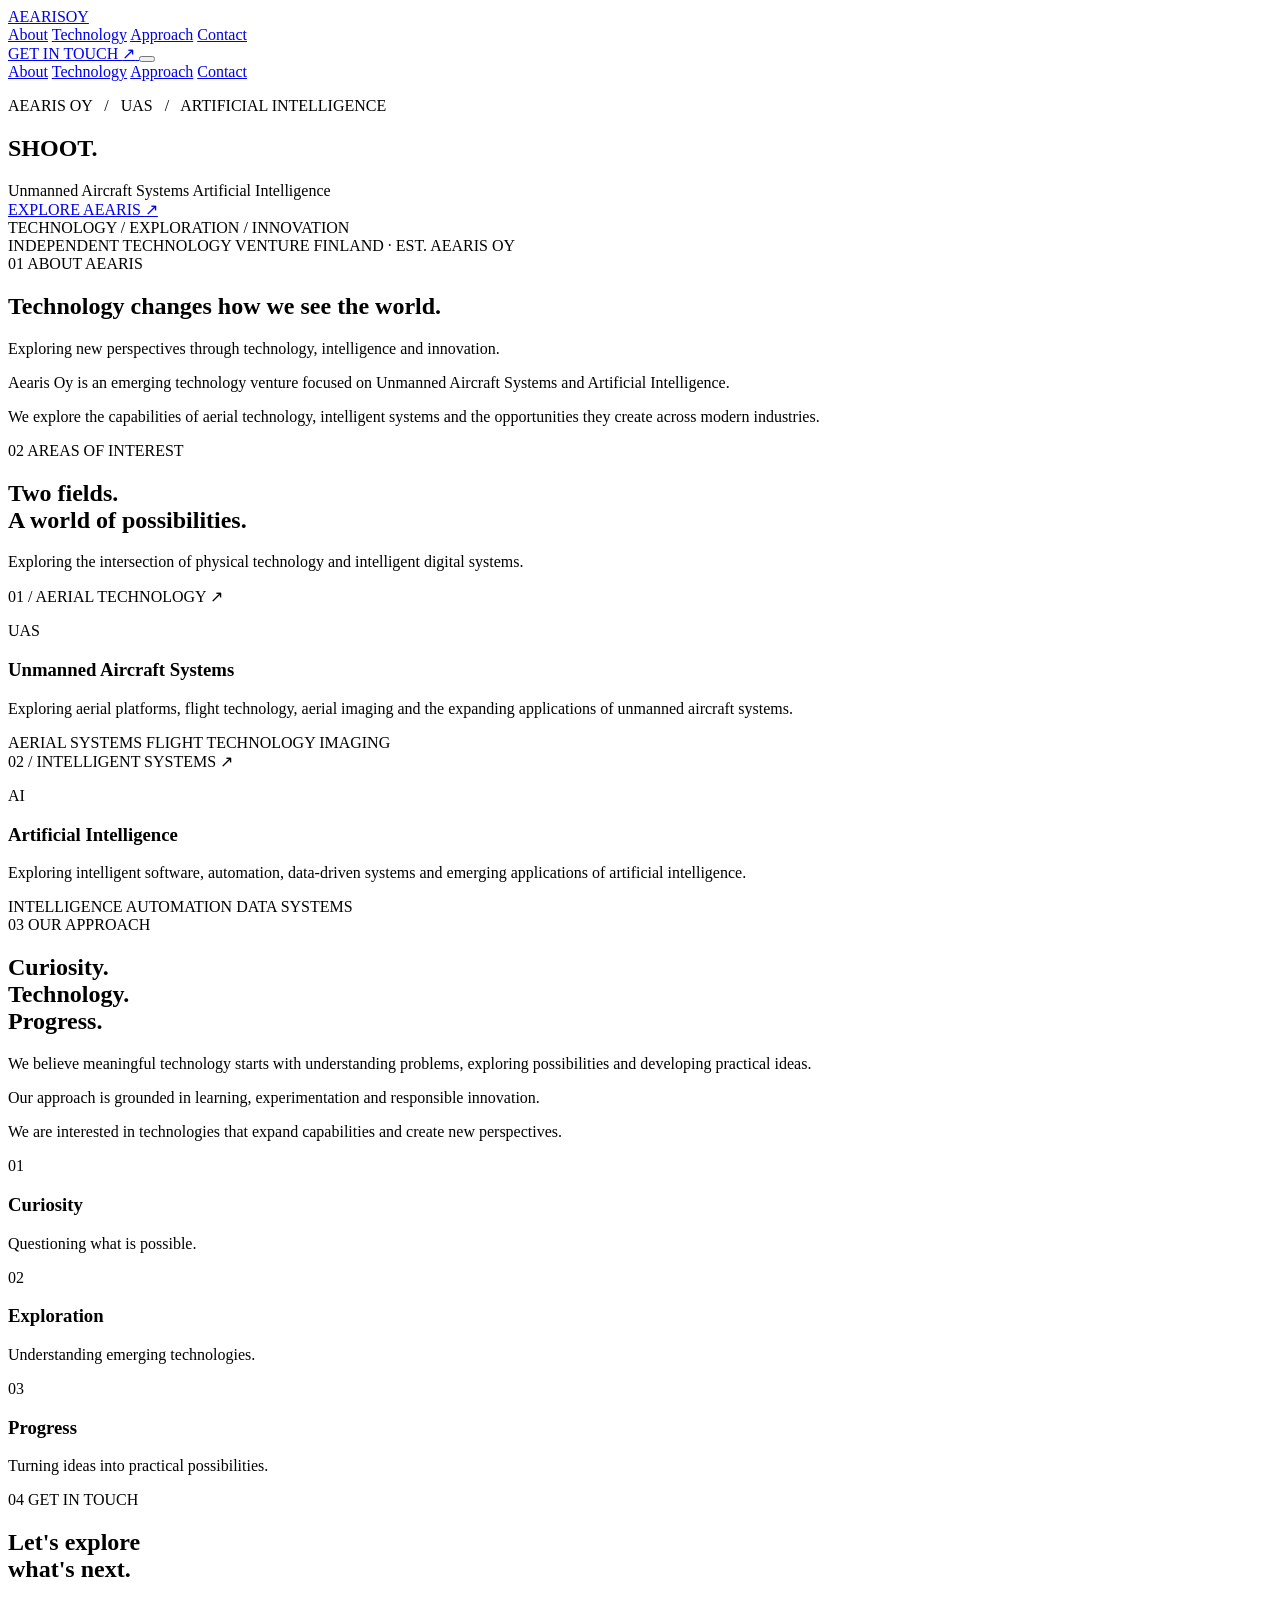
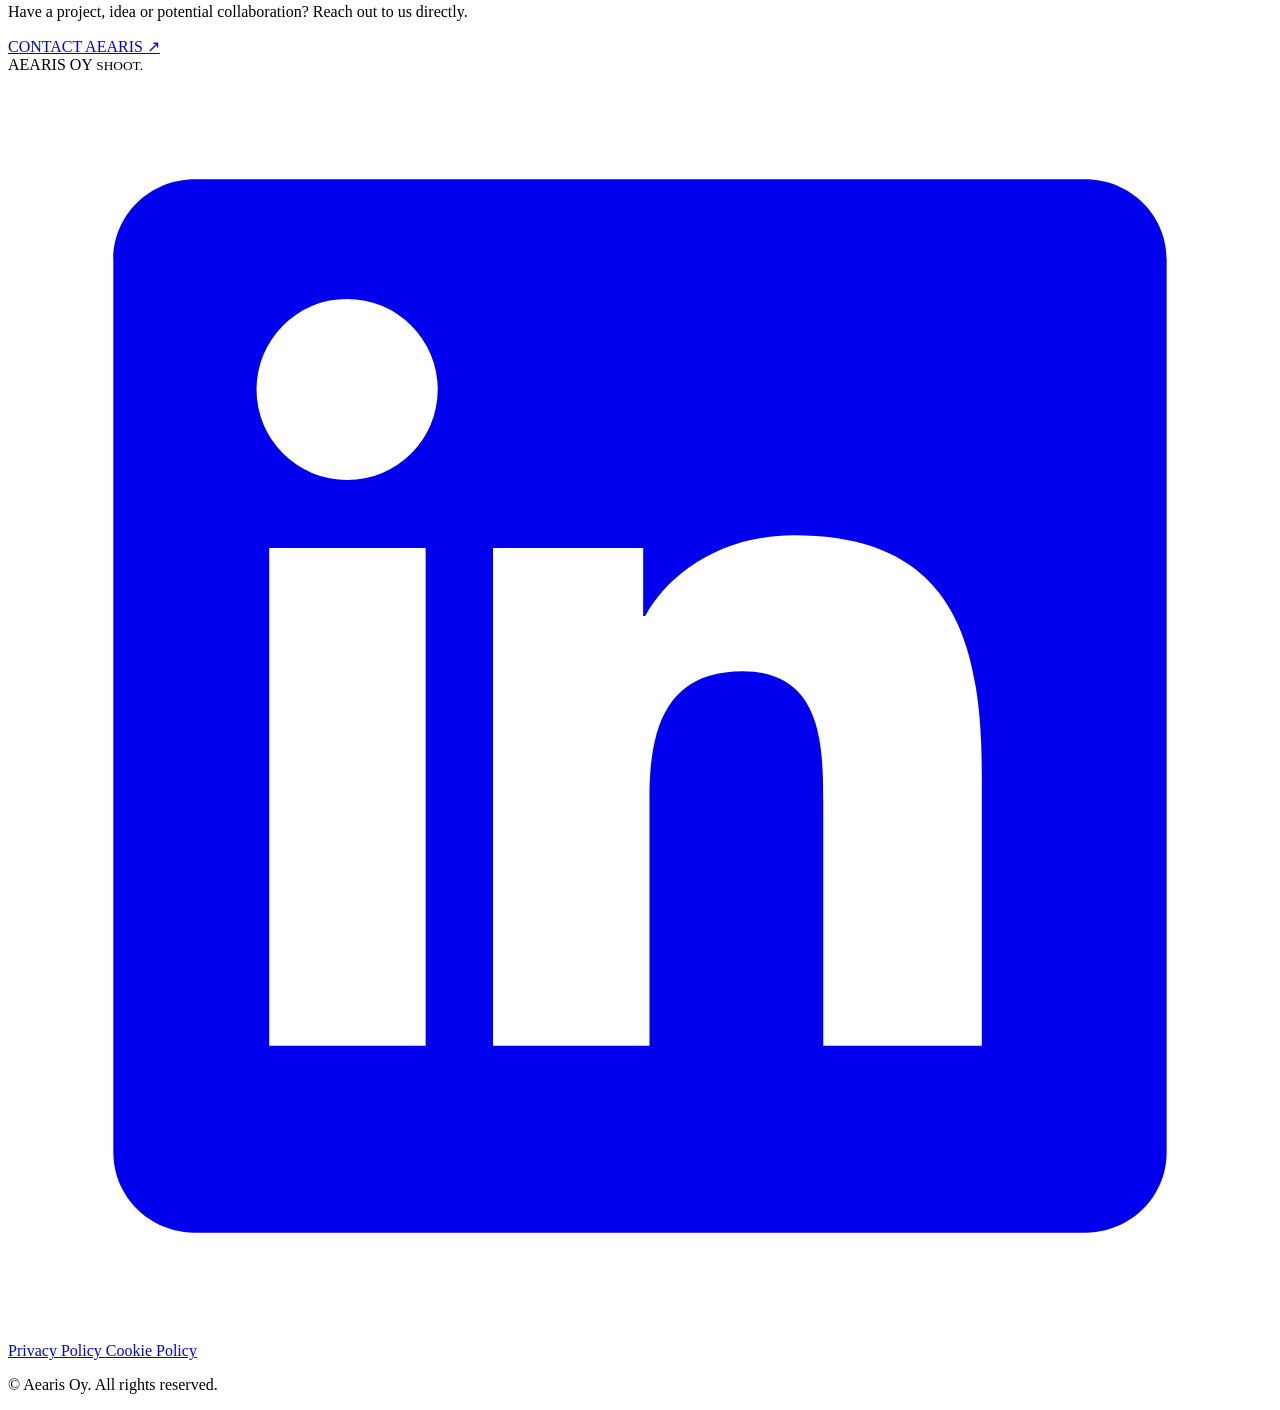
==== commit 8d88bce2: "Add script.js to index.html" ====
--- a/index.html
+++ b/index.html
@@ -14,7 +14,7 @@
     <link rel="stylesheet" href="style.css">
 
 </head>
-
+<script src="script.js"></script>
 <body>
 
     <!-- HEADER -->
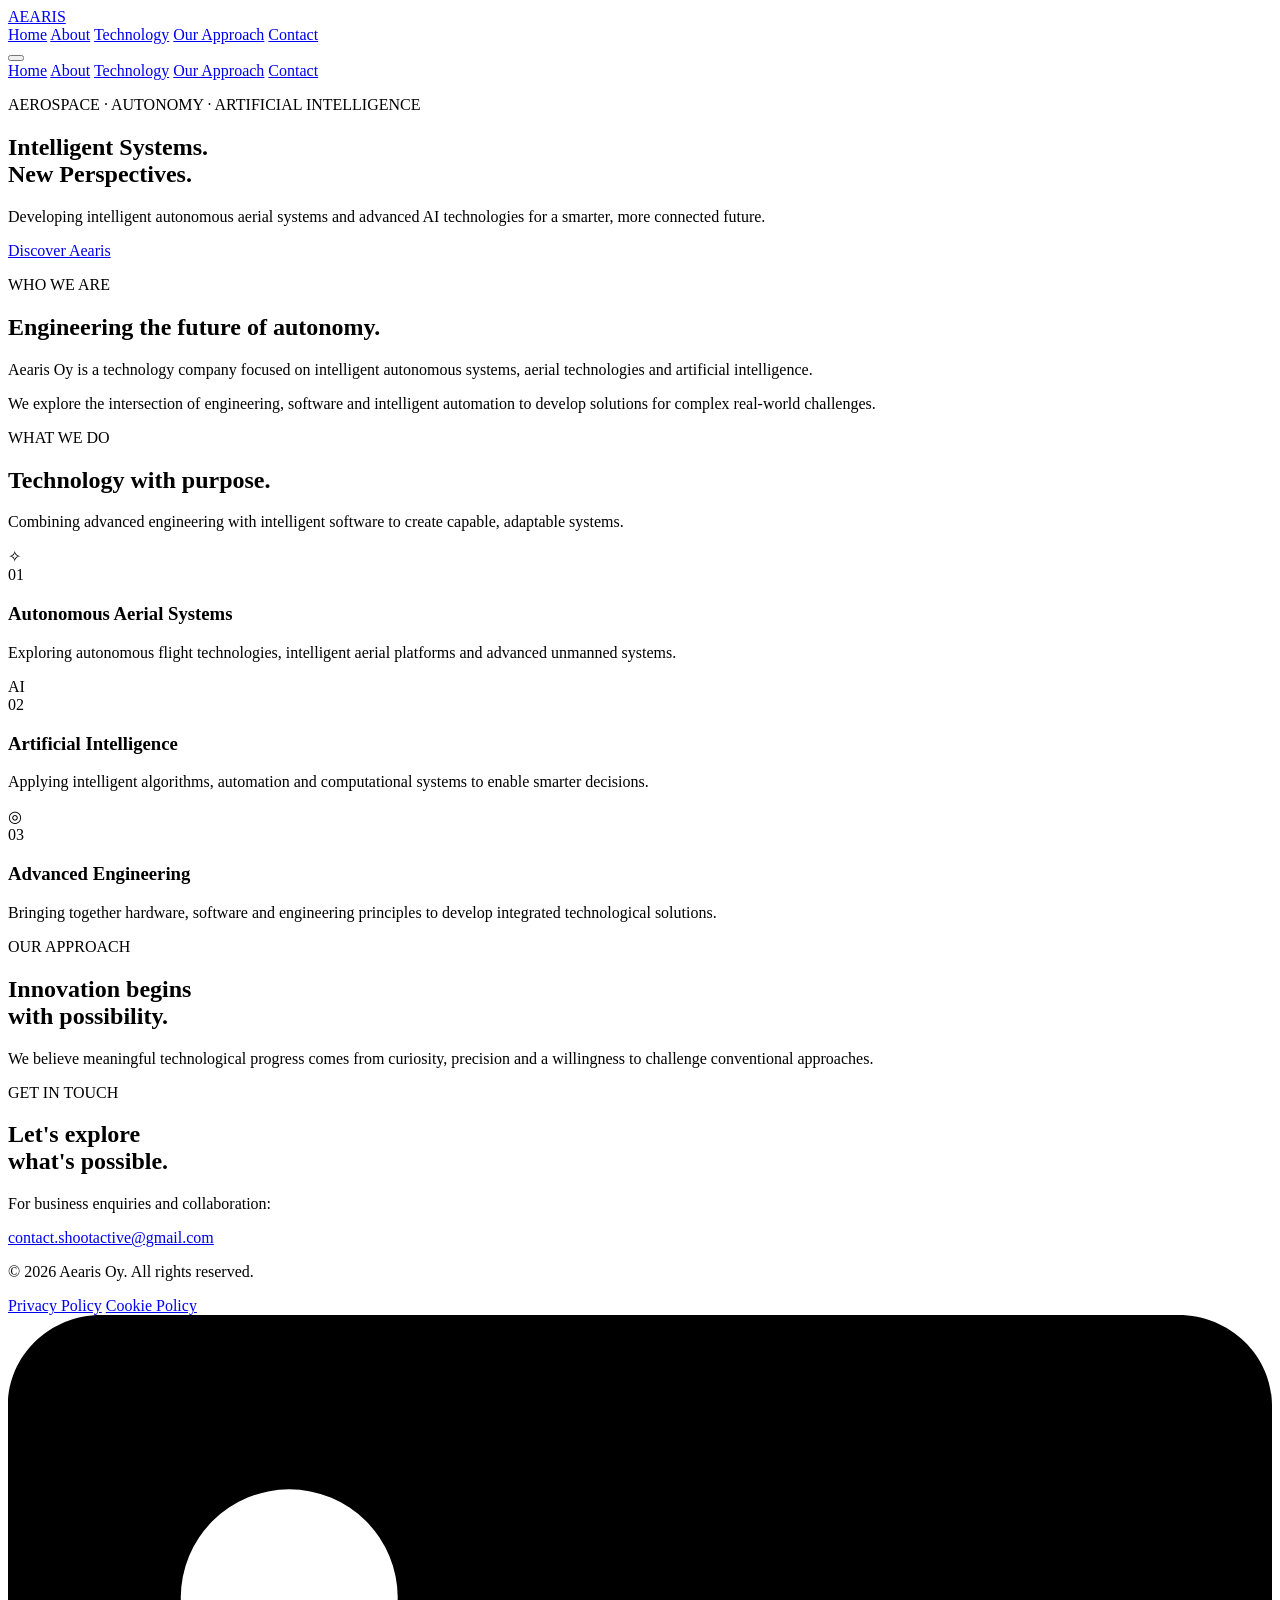
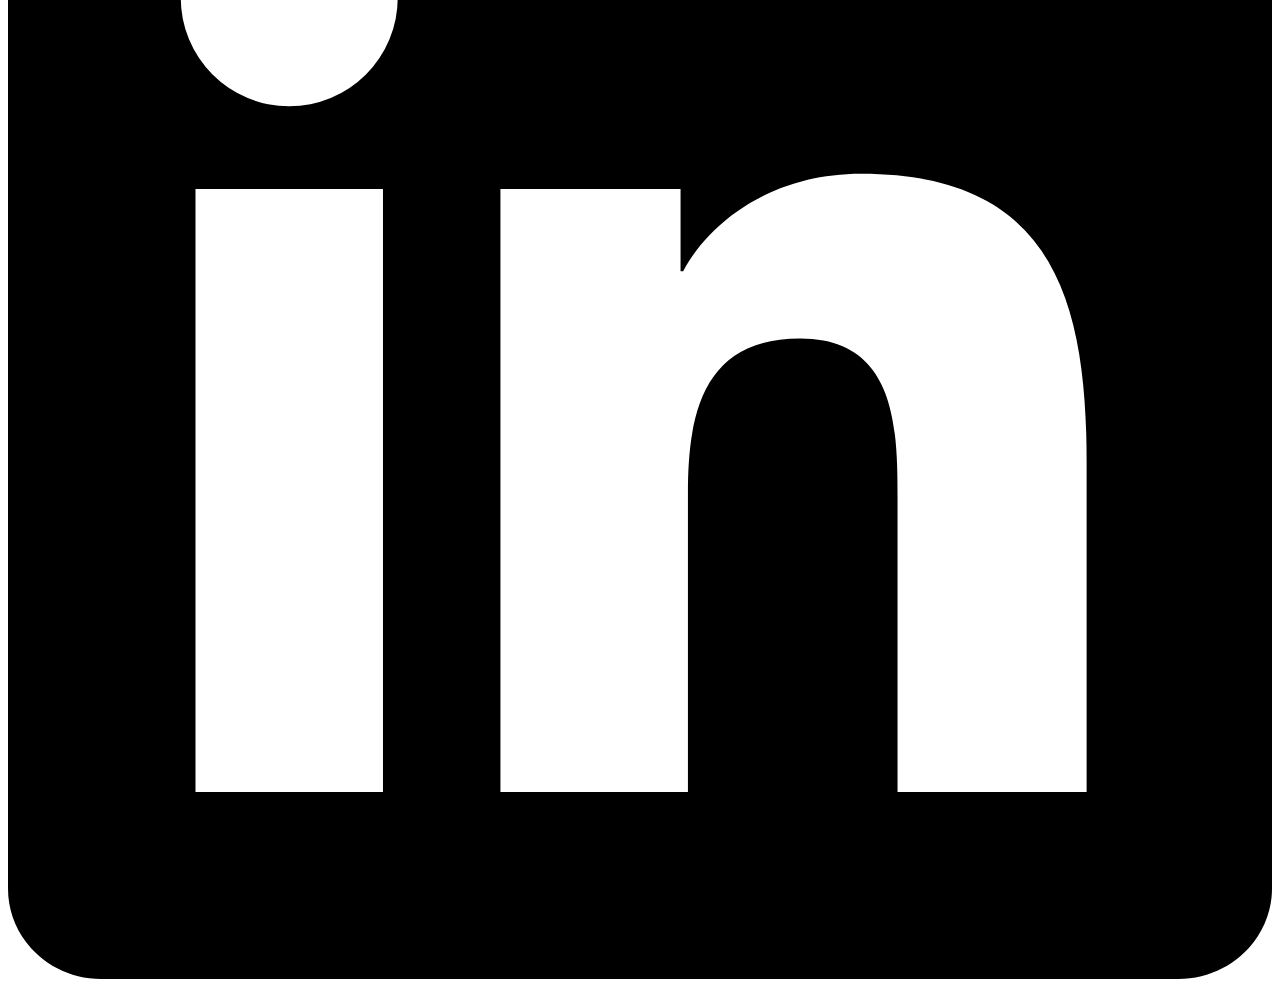
==== commit 9ecf77ad: "Revise index.html for updated branding and content Updated the content and structure of the index.ht" ====
--- a/index.html
+++ b/index.html
@@ -1,517 +1,228 @@
 
 <!DOCTYPE html>
 <html lang="en">
-
 <head>
-    <meta charset="UTF-8">
-    <meta name="viewport" content="width=device-width, initial-scale=1.0">
-
-    <title>Aearis Oy | SHOOT.</title>
-
-    <meta name="description" content="Aearis Oy explores Unmanned Aircraft Systems and Artificial Intelligence.">
-    <meta name="theme-color" content="#080808">
-
-    <link rel="stylesheet" href="style.css">
-
+  <meta charset="UTF-8">
+  <meta name="viewport" content="width=device-width, initial-scale=1.0">
+  <meta name="description" content="Aearis Oy develops intelligent autonomous aerial systems and AI-powered technologies.">
+  <title>Aearis Oy | Intelligent Autonomous Systems</title>
+  <link rel="stylesheet" href="style.css">
 </head>
-<script src="script.js"></script>
+
 <body>
 
-    <!-- HEADER -->
-
-    <header class="site-header">
-
-        <div class="header-inner">
-
-            <a href="#home" class="brand" aria-label="Aearis home">
-
-                <img
-                    src="./logo.png"
-                    alt="Aearis Oy"
-                    class="brand-logo"
-                    onerror="this.style.display='none'; this.nextElementSibling.style.display='block';"
-                >
-
-                <span class="logo-placeholder">
-                    AEARIS<span>OY</span>
-                </span>
-
-            </a>
-
-            <nav class="desktop-nav" aria-label="Main navigation">
-                <a href="#about">About</a>
-                <a href="#technology">Technology</a>
-                <a href="#approach">Approach</a>
-                <a href="#contact">Contact</a>
-            </nav>
-
-            <a href="#contact" class="header-contact">
-                GET IN TOUCH <span>↗</span>
-            </a>
-
-            <button
-                class="menu-toggle"
-                type="button"
-                aria-label="Open navigation"
-                aria-expanded="false"
-            >
-                <span></span>
-                <span></span>
-            </button>
-
-        </div>
-
-        <nav class="mobile-nav" aria-label="Mobile navigation">
-
-            <a href="#about">About</a>
-            <a href="#technology">Technology</a>
-            <a href="#approach">Approach</a>
-            <a href="#contact">Contact</a>
-
-        </nav>
-
-    </header>
-
-
-    <main>
-
-        <!-- HERO -->
-
-        <section class="hero" id="home">
-
-            <div class="hero-grid"></div>
-
-            <div class="hero-content">
-
-                <p class="hero-kicker">
-                    AEARIS OY &nbsp; / &nbsp; UAS &nbsp; / &nbsp; ARTIFICIAL INTELLIGENCE
-                </p>
-
-                <h1>
-                    SHOOT<span class="hero-period">.</span>
-                </h1>
-
-                <div class="hero-subtitle">
-
-                    <span>Unmanned Aircraft Systems</span>
-
-                    <span class="subtitle-divider"></span>
-
-                    <span>Artificial Intelligence</span>
-
-                </div>
-
-                <a href="#technology" class="hero-link">
-                    EXPLORE AEARIS <span>↗</span>
-                </a>
-
-            </div>
-
-            <div class="hero-side-label">
-                TECHNOLOGY / EXPLORATION / INNOVATION
-            </div>
-
-            <div class="hero-index">
-                <span>INDEPENDENT TECHNOLOGY VENTURE</span>
-                <span>FINLAND · EST. AEARIS OY</span>
-            </div>
-
-        </section>
-
-
-        <!-- ABOUT -->
-
-        <section class="section intro" id="about">
-
-            <div class="section-inner">
-
-                <div class="section-label">
-                    <span>01</span>
-                    <span>ABOUT AEARIS</span>
-                </div>
-
-                <div class="intro-layout">
-
-                    <h2>
-                        Technology changes how we
-                        <span>see the world.</span>
-                    </h2>
-
-                    <div class="intro-copy">
-
-                        <p class="lead">
-                            Exploring new perspectives through
-                            technology, intelligence and innovation.
-                        </p>
-
-                        <p>
-                            Aearis Oy is an emerging technology venture
-                            focused on Unmanned Aircraft Systems and
-                            Artificial Intelligence.
-                        </p>
-
-                        <p>
-                            We explore the capabilities of aerial
-                            technology, intelligent systems and the
-                            opportunities they create across modern
-                            industries.
-                        </p>
-
-                    </div>
-
-                </div>
-
-            </div>
-
-        </section>
-
-
-        <!-- TECHNOLOGY -->
-
-        <section class="section technology" id="technology">
-
-            <div class="section-inner">
-
-                <div class="section-label">
-                    <span>02</span>
-                    <span>AREAS OF INTEREST</span>
-                </div>
-
-                <div class="technology-heading">
-
-                    <h2>
-                        Two fields.<br>
-                        <span>A world of possibilities.</span>
-                    </h2>
-
-                    <p>
-                        Exploring the intersection of physical
-                        technology and intelligent digital systems.
-                    </p>
-
-                </div>
-
-
-                <div class="technology-grid">
-
-
-                    <!-- UAS CARD -->
-
-                    <article class="technology-card">
-
-                        <div class="card-top">
-                            <span>01 / AERIAL TECHNOLOGY</span>
-                            <span class="card-symbol">↗</span>
-                        </div>
-
-                        <div class="technical-graphic uas-graphic">
-
-                            <div class="orbit orbit-one"></div>
-                            <div class="orbit orbit-two"></div>
-                            <div class="orbit orbit-three"></div>
-
-                            <div class="graphic-dot"></div>
-
-                            <div class="graphic-cross cross-one"></div>
-                            <div class="graphic-cross cross-two"></div>
-
-                        </div>
-
-                        <div class="card-copy">
-
-                            <p class="card-category">UAS</p>
-
-                            <h3>Unmanned Aircraft Systems</h3>
-
-                            <p>
-                                Exploring aerial platforms, flight
-                                technology, aerial imaging and the
-                                expanding applications of unmanned
-                                aircraft systems.
-                            </p>
-
-                            <div class="tag-list">
-                                <span>AERIAL SYSTEMS</span>
-                                <span>FLIGHT TECHNOLOGY</span>
-                                <span>IMAGING</span>
-                            </div>
-
-                        </div>
-
-                    </article>
-
-
-                    <!-- AI CARD -->
-
-                    <article class="technology-card">
-
-                        <div class="card-top">
-                            <span>02 / INTELLIGENT SYSTEMS</span>
-                            <span class="card-symbol">↗</span>
-                        </div>
-
-                        <div class="technical-graphic ai-graphic">
-
-                            <div class="ai-lines"></div>
-
-                            <div class="ai-node node-one"></div>
-                            <div class="ai-node node-two"></div>
-                            <div class="ai-node node-three"></div>
-                            <div class="ai-node node-four"></div>
-                            <div class="ai-node node-five"></div>
-                            <div class="ai-node node-six"></div>
-
-                        </div>
-
-                        <div class="card-copy">
-
-                            <p class="card-category">AI</p>
-
-                            <h3>Artificial Intelligence</h3>
-
-                            <p>
-                                Exploring intelligent software,
-                                automation, data-driven systems
-                                and emerging applications of
-                                artificial intelligence.
-                            </p>
-
-                            <div class="tag-list">
-                                <span>INTELLIGENCE</span>
-                                <span>AUTOMATION</span>
-                                <span>DATA SYSTEMS</span>
-                            </div>
-
-                        </div>
-
-                    </article>
-
-                </div>
-
-            </div>
-
-        </section>
-
-
-        <!-- APPROACH -->
-
-        <section class="section approach" id="approach">
-
-            <div class="section-inner">
-
-                <div class="section-label">
-                    <span>03</span>
-                    <span>OUR APPROACH</span>
-                </div>
-
-                <div class="approach-layout">
-
-                    <h2>
-                        Curiosity.<br>
-                        Technology.<br>
-                        <span>Progress.</span>
-                    </h2>
-
-                    <div class="approach-copy">
-
-                        <p>
-                            We believe meaningful technology starts
-                            with understanding problems, exploring
-                            possibilities and developing practical ideas.
-                        </p>
-
-                        <p>
-                            Our approach is grounded in learning,
-                            experimentation and responsible innovation.
-                        </p>
-
-                        <p>
-                            We are interested in technologies that
-                            expand capabilities and create new
-                            perspectives.
-                        </p>
-
-                    </div>
-
-                </div>
-
-
-                <div class="principles">
-
-                    <div>
-                        <span>01</span>
-                        <h3>Curiosity</h3>
-                        <p>Questioning what is possible.</p>
-                    </div>
-
-                    <div>
-                        <span>02</span>
-                        <h3>Exploration</h3>
-                        <p>Understanding emerging technologies.</p>
-                    </div>
-
-                    <div>
-                        <span>03</span>
-                        <h3>Progress</h3>
-                        <p>Turning ideas into practical possibilities.</p>
-                    </div>
-
-                </div>
-
-            </div>
-
-        </section>
-
-
-        <!-- CONTACT -->
-
-        <section class="contact" id="contact">
-
-            <div class="contact-inner">
-
-                <div class="section-label light-label">
-                    <span>04</span>
-                    <span>GET IN TOUCH</span>
-                </div>
-
-                <h2>
-                    Let's explore<br>
-                    <span>what's next.</span>
-                </h2>
-
-                <p>
-                    Have a project, idea or potential collaboration?
-                    Reach out to us directly.
-                </p>
-
-                <a
-                    href="mailto:contact.shootactive@gmail.com?subject=Enquiry%20%E2%80%94%20Aearis%20Oy"
-                    class="contact-button"
-                >
-                    CONTACT AEARIS <span>↗</span>
-                </a>
-
-            </div>
-
-        </section>
-
-    </main>
-
-
-    <!-- FOOTER -->
-
-    <footer class="site-footer">
-
-        <div class="footer-inner">
-
-            <div class="footer-brand">
-
-                AEARIS OY
-
-                <small>SHOOT.</small>
-
-            </div>
-
-
-            <div class="footer-links">
-
-                <!-- LINKEDIN -->
-
-                <a
-                    href="https://www.linkedin.com/company/aearis-oy/"
-                    target="_blank"
-                    rel="noopener noreferrer"
-                    class="linkedin-link"
-                    aria-label="Aearis Oy on LinkedIn"
-                    title="Aearis Oy on LinkedIn"
-                >
-
-                    <svg
-                        class="linkedin-icon"
-                        viewBox="0 0 24 24"
-                        fill="currentColor"
-                        xmlns="http://www.w3.org/2000/svg"
-                        aria-hidden="true"
-                    >
-
-                        <path d="M20.45 2H3.55C2.69 2 2 2.68 2 3.52v16.96c0 .84.69 1.52 1.55 1.52h16.9c.86 0 1.55-.68 1.55-1.52V3.52c0-.84-.69-1.52-1.55-1.52ZM7.93 18.45H4.96V9h2.97v9.45ZM6.44 7.71a1.72 1.72 0 1 1 0-3.44 1.72 1.72 0 0 1 0 3.44Zm12.01 10.74h-2.97v-4.6c0-1.1-.02-2.51-1.53-2.51-1.53 0-1.77 1.2-1.77 2.43v4.68H9.21V9h2.85v1.29h.04c.4-.74 1.37-1.53 2.82-1.53 3.01 0 3.57 1.98 3.57 4.56v5.13Z"/>
-
-                    </svg>
-
-                </a>
-
-
-                <!-- LEGAL LINKS -->
-
-                <a href="privacy-policy.html">
-                    Privacy Policy
-                </a>
-
-                <a href="cookie-policy.html">
-                    Cookie Policy
-                </a>
-
-            </div>
-
-
-            <p class="copyright">
-                © <span id="year"></span> Aearis Oy. All rights reserved.
-            </p>
-
-        </div>
-
-    </footer>
-
-
-    <!-- JAVASCRIPT -->
-
-    <script>
-
-        // AUTOMATIC COPYRIGHT YEAR
-
-        document.getElementById("year").textContent =
-            new Date().getFullYear();
-
-
-        // MOBILE NAVIGATION
-
-        const menuToggle = document.querySelector(".menu-toggle");
-
-        const mobileNav = document.querySelector(".mobile-nav");
-
-
-        menuToggle.addEventListener("click", () => {
-
-            const isOpen = mobileNav.classList.toggle("active");
-
-            menuToggle.setAttribute("aria-expanded", isOpen);
-
-            menuToggle.setAttribute(
-                "aria-label",
-                isOpen ? "Close navigation" : "Open navigation"
-            );
-
-        });
-
-
-        // CLOSE MOBILE MENU AFTER CLICKING A LINK
-
-        document.querySelectorAll(".mobile-nav a").forEach(link => {
-
-            link.addEventListener("click", () => {
-
-                mobileNav.classList.remove("active");
-
-                menuToggle.setAttribute("aria-expanded", "false");
-
-                menuToggle.setAttribute("aria-label", "Open navigation");
-
-            });
-
-        });
-
-    </script>
+  <!-- Header -->
+  <header class="site-header">
+    <div class="header-inner">
+      <a href="#home" class="logo">
+        <img src="logo.png" alt="Aearis Oy logo"
+             onerror="this.style.display='none'; this.nextElementSibling.style.display='block';">
+        <span class="logo-fallback">AEARIS</span>
+      </a>
+
+      <nav class="desktop-nav">
+        <a href="#home">Home</a>
+        <a href="#about">About</a>
+        <a href="#technology">Technology</a>
+        <a href="#approach">Our Approach</a>
+        <a href="#contact" class="nav-contact">Contact</a>
+      </nav>
+
+      <button class="menu-toggle" aria-label="Open menu"
+              aria-expanded="false" aria-controls="mobile-nav">
+        <span></span>
+        <span></span>
+        <span></span>
+      </button>
+    </div>
+
+    <nav class="mobile-nav" id="mobile-nav">
+      <a href="#home">Home</a>
+      <a href="#about">About</a>
+      <a href="#technology">Technology</a>
+      <a href="#approach">Our Approach</a>
+      <a href="#contact">Contact</a>
+    </nav>
+  </header>
+
+  <main>
+
+    <!-- Hero -->
+    <section class="hero" id="home">
+      <div class="hero-content">
+        <p class="eyebrow">AEROSPACE · AUTONOMY · ARTIFICIAL INTELLIGENCE</p>
+
+        <h1>
+          Intelligent Systems.<br>
+          <span>New Perspectives.</span>
+        </h1>
+
+        <p class="hero-description">
+          Developing intelligent autonomous aerial systems and
+          advanced AI technologies for a smarter, more connected future.
+        </p>
+
+        <a href="#about" class="primary-button">Discover Aearis</a>
+      </div>
+
+      <div class="hero-decoration">
+        <div class="orbit orbit-one"></div>
+        <div class="orbit orbit-two"></div>
+        <div class="orbit-center"></div>
+      </div>
+    </section>
+
+    <!-- About -->
+    <section class="section about-section" id="about">
+      <div class="section-inner about-grid">
+        <div>
+          <p class="eyebrow">WHO WE ARE</p>
+          <h2>Engineering the <span>future of autonomy.</span></h2>
+        </div>
+
+        <div class="section-text">
+          <p>
+            Aearis Oy is a technology company focused on intelligent
+            autonomous systems, aerial technologies and artificial
+            intelligence.
+          </p>
+
+          <p>
+            We explore the intersection of engineering, software and
+            intelligent automation to develop solutions for complex
+            real-world challenges.
+          </p>
+        </div>
+      </div>
+    </section>
+
+    <!-- Technology -->
+    <section class="section technology-section" id="technology">
+      <div class="section-inner">
+        <div class="section-heading">
+          <p class="eyebrow">WHAT WE DO</p>
+          <h2>Technology with <span>purpose.</span></h2>
+          <p>
+            Combining advanced engineering with intelligent software
+            to create capable, adaptable systems.
+          </p>
+        </div>
+
+        <div class="technology-grid">
+          <article class="technology-card">
+            <div class="card-visual visual-aerial">
+              <div class="aerial-symbol">✧</div>
+            </div>
+
+            <div class="card-content">
+              <span class="card-number">01</span>
+              <h3>Autonomous Aerial Systems</h3>
+              <p>
+                Exploring autonomous flight technologies, intelligent
+                aerial platforms and advanced unmanned systems.
+              </p>
+            </div>
+          </article>
+
+          <article class="technology-card">
+            <div class="card-visual visual-ai">
+              <div class="ai-symbol">AI</div>
+            </div>
+
+            <div class="card-content">
+              <span class="card-number">02</span>
+              <h3>Artificial Intelligence</h3>
+              <p>
+                Applying intelligent algorithms, automation and
+                computational systems to enable smarter decisions.
+              </p>
+            </div>
+          </article>
+
+          <article class="technology-card">
+            <div class="card-visual visual-engineering">
+              <div class="engineering-symbol">◎</div>
+            </div>
+
+            <div class="card-content">
+              <span class="card-number">03</span>
+              <h3>Advanced Engineering</h3>
+              <p>
+                Bringing together hardware, software and engineering
+                principles to develop integrated technological solutions.
+              </p>
+            </div>
+          </article>
+        </div>
+      </div>
+    </section>
+
+    <!-- Approach -->
+    <section class="section approach-section" id="approach">
+      <div class="section-inner approach-content">
+        <p class="eyebrow">OUR APPROACH</p>
+
+        <h2>
+          Innovation begins<br>
+          with <span>possibility.</span>
+        </h2>
+
+        <p>
+          We believe meaningful technological progress comes from
+          curiosity, precision and a willingness to challenge
+          conventional approaches.
+        </p>
+      </div>
+    </section>
+
+    <!-- Contact -->
+    <section class="section contact-section" id="contact">
+      <div class="section-inner contact-inner">
+        <div>
+          <p class="eyebrow">GET IN TOUCH</p>
+          <h2>Let's explore<br><span>what's possible.</span></h2>
+        </div>
+
+        <div class="contact-details">
+          <p>For business enquiries and collaboration:</p>
+          <a href="mailto:contact.shootactive@gmail.com">
+            contact.shootactive@gmail.com
+          </a>
+        </div>
+      </div>
+    </section>
+
+  </main>
+
+  <!-- Footer -->
+  <footer class="site-footer">
+    <div class="footer-inner">
+
+      <p class="footer-copy">
+        © <span id="year"></span> Aearis Oy. All rights reserved.
+      </p>
+
+      <div class="footer-links">
+        <a href="privacy-policy.html">Privacy Policy</a>
+        <a href="cookie-policy.html">Cookie Policy</a>
+
+        <a
+          href="https://www.linkedin.com/company/aearis-oy/?viewAsMember=true"
+          target="_blank"
+          rel="noopener noreferrer"
+          class="linkedin-link"
+          aria-label="Aearis Oy on LinkedIn"
+        >
+          <svg viewBox="0 0 24 24" aria-hidden="true">
+            <path d="M20.45 20.45h-3.56v-5.57c0-1.33-.02-3.04-1.85-3.04-1.85 0-2.13 1.44-2.13 2.94v5.67H9.35V9h3.42v1.56h.05c.48-.9 1.64-1.85 3.38-1.85 3.61 0 4.28 2.37 4.28 5.45v6.29ZM5.34 7.43a2.06 2.06 0 1 1 0-4.12 2.06 2.06 0 0 1 0 4.12ZM7.12 20.45H3.56V9h3.56v11.45ZM22.22 0H1.77C.79 0 0 .77 0 1.72v20.56C0 23.23.79 24 1.77 24h20.45c.98 0 1.78-.77 1.78-1.72V1.72C24 .77 23.2 0 22.22 0Z"/>
+          </svg>
+        </a>
+      </div>
+
+    </div>
+  </footer>
+
+  <script src="script.js"></script>
 
 </body>
-
 </html>
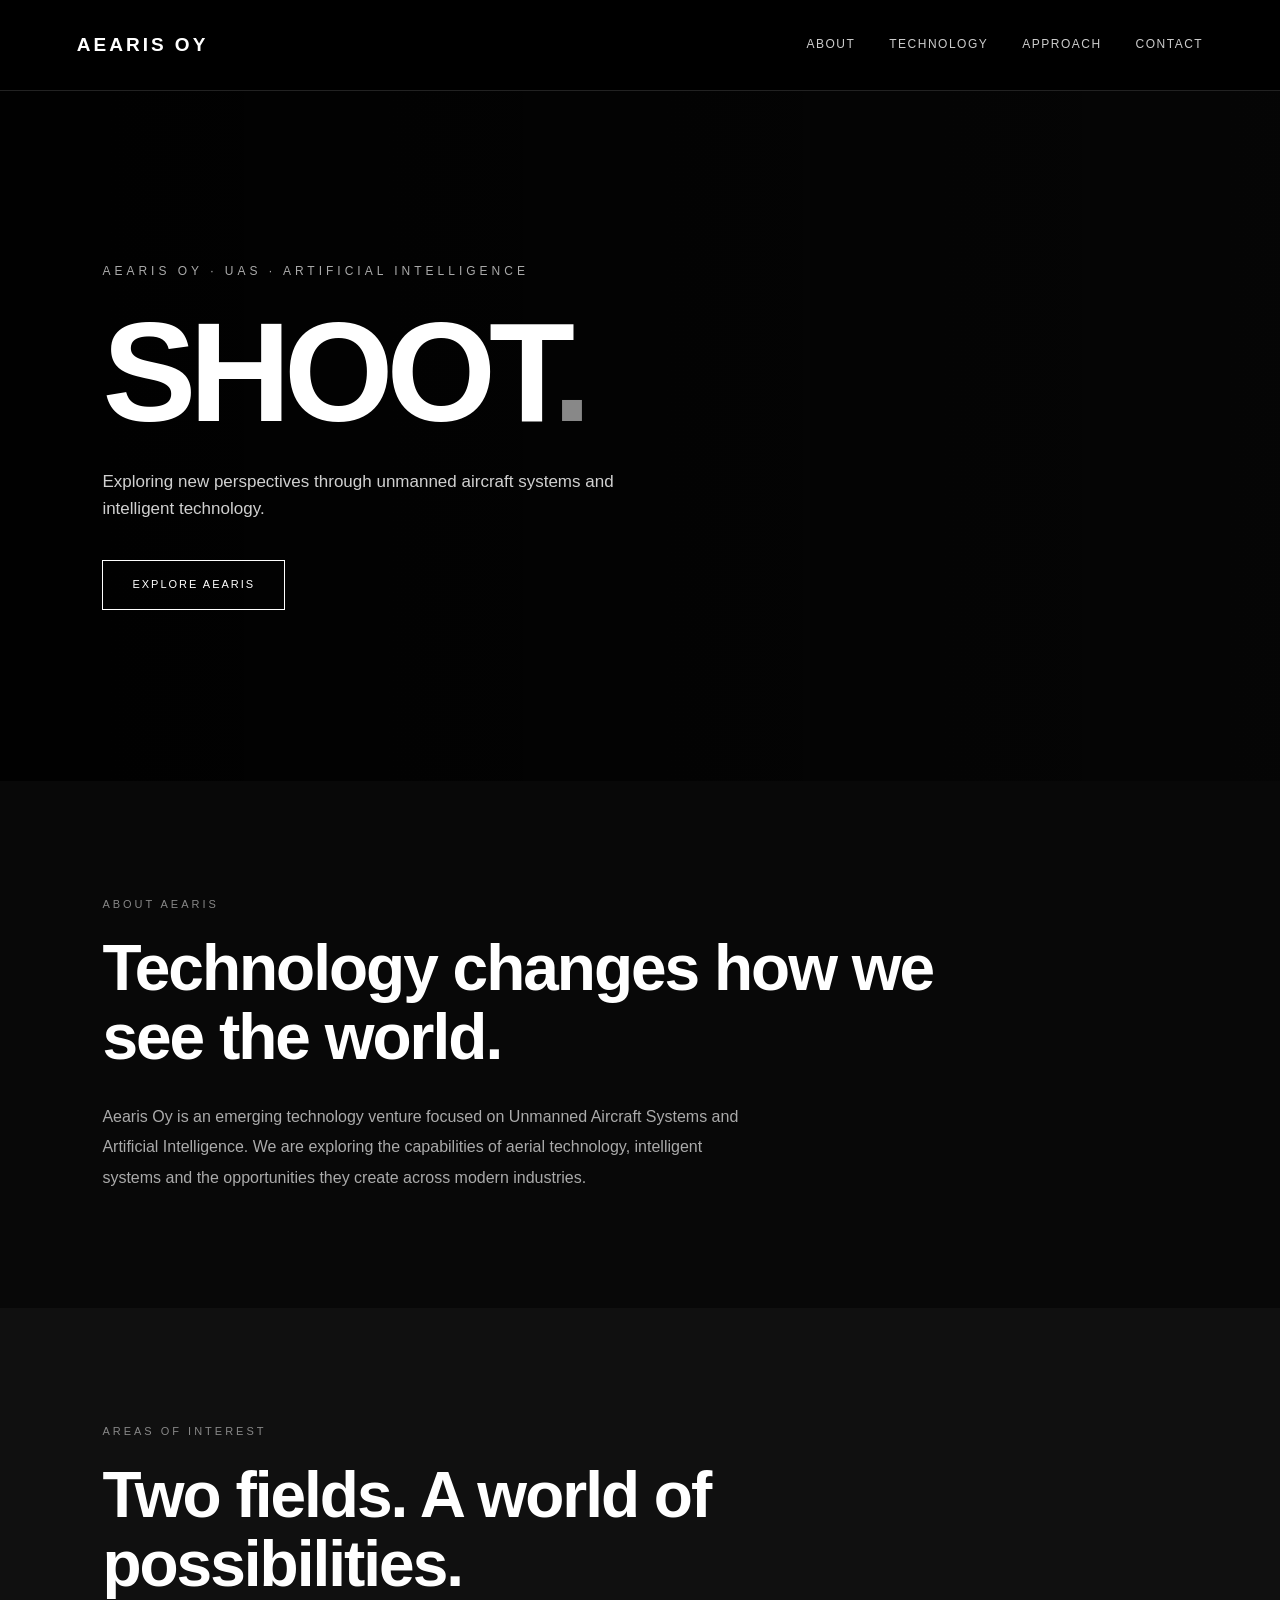
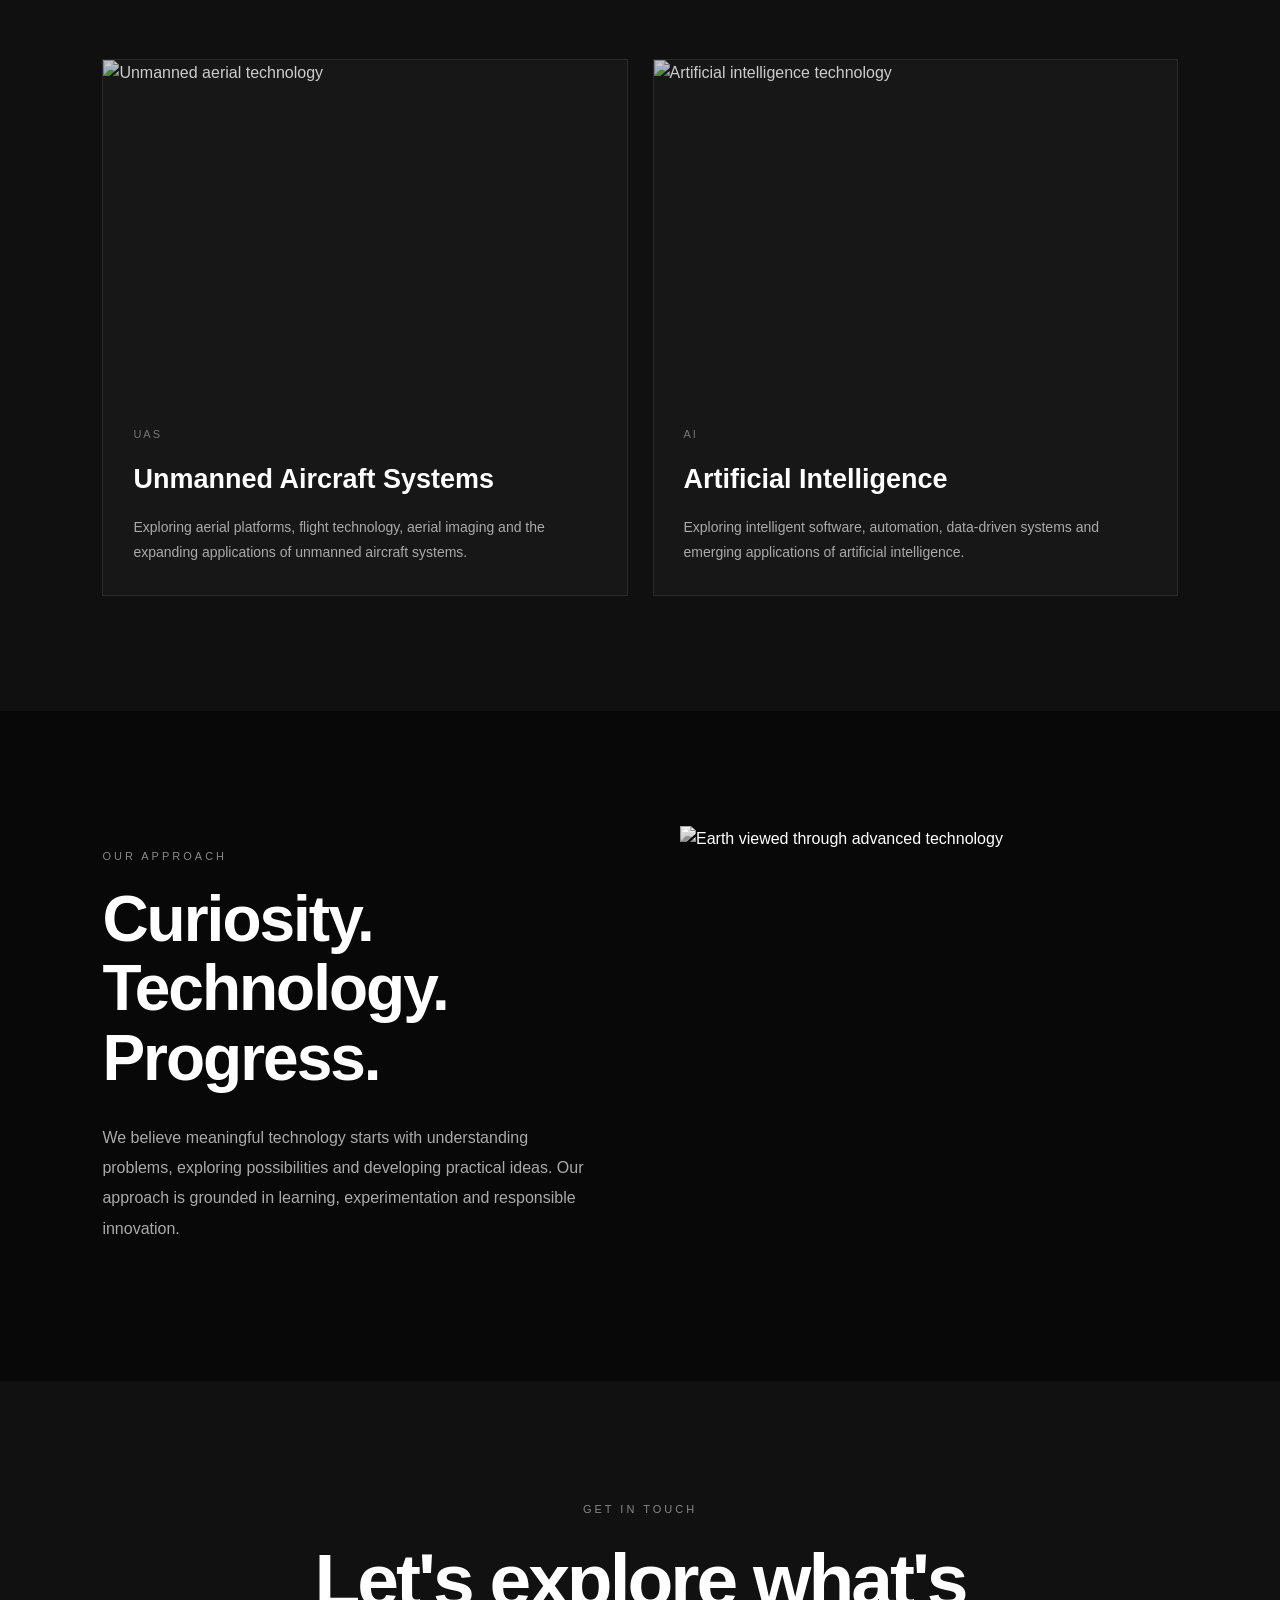
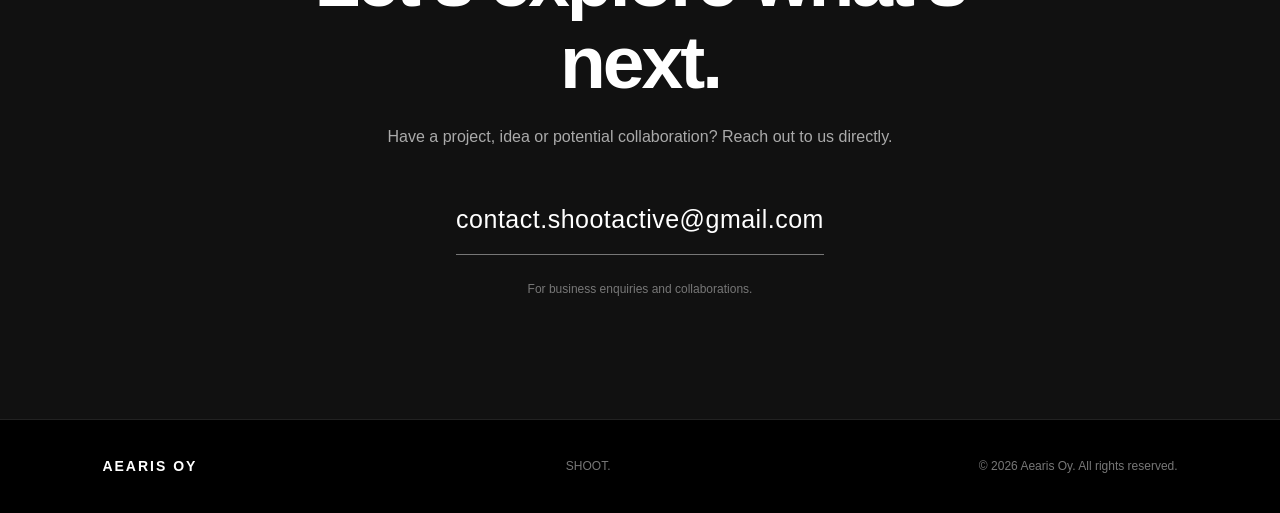
==== commit 5bcd57df: "Revise index.html structure and styles Updated the HTML structure and styling for the Aearis Oy webs" ====
--- a/index.html
+++ b/index.html
@@ -2,227 +2,695 @@
 <!DOCTYPE html>
 <html lang="en">
 <head>
-  <meta charset="UTF-8">
-  <meta name="viewport" content="width=device-width, initial-scale=1.0">
-  <meta name="description" content="Aearis Oy develops intelligent autonomous aerial systems and AI-powered technologies.">
-  <title>Aearis Oy | Intelligent Autonomous Systems</title>
-  <link rel="stylesheet" href="style.css">
+    <meta charset="UTF-8">
+    <meta name="viewport" content="width=device-width, initial-scale=1.0">
+
+    <title>Aearis Oy | SHOOT.</title>
+
+    <meta name="description" content="Aearis Oy explores Unmanned Aircraft Systems and Artificial Intelligence.">
+    <meta name="theme-color" content="#080808">
+
+    <style>
+        * {
+            margin: 0;
+            padding: 0;
+            box-sizing: border-box;
+        }
+
+        html {
+            scroll-behavior: smooth;
+        }
+
+        body {
+            background: #080808;
+            color: #fff;
+            font-family: Arial, Helvetica, sans-serif;
+            line-height: 1.6;
+        }
+
+        a {
+            color: inherit;
+            text-decoration: none;
+        }
+
+        /* HEADER */
+
+        .site-header {
+            position: sticky;
+            top: 0;
+            z-index: 1000;
+            width: 100%;
+            background: #000;
+            border-bottom: 1px solid #222;
+        }
+
+        .header-inner {
+            max-width: 1400px;
+            min-height: 90px;
+            margin: auto;
+            padding: 0 6%;
+            display: flex;
+            align-items: center;
+            justify-content: space-between;
+        }
+
+        .brand {
+            display: flex;
+            align-items: center;
+            min-width: 180px;
+        }
+
+        .brand-logo {
+            display: block;
+            width: 180px;
+            height: 70px;
+            object-fit: contain;
+            object-position: left center;
+            filter: none;
+            background: transparent;
+        }
+
+        .brand-fallback {
+            display: none;
+            font-size: 19px;
+            font-weight: bold;
+            letter-spacing: 3px;
+        }
+
+        .navigation {
+            display: flex;
+            align-items: center;
+            gap: 34px;
+        }
+
+        .navigation a {
+            color: #ccc;
+            font-size: 12px;
+            letter-spacing: 1.5px;
+            text-transform: uppercase;
+            transition: color .3s;
+        }
+
+        .navigation a:hover {
+            color: #fff;
+        }
+
+        .menu-toggle {
+            display: none;
+            color: white;
+            background: none;
+            border: none;
+            font-size: 27px;
+            cursor: pointer;
+        }
+
+        /* HERO */
+
+        .hero {
+            min-height: 690px;
+            padding: 130px 8%;
+            display: flex;
+            align-items: center;
+            background:
+                linear-gradient(90deg, rgba(0,0,0,.92), rgba(0,0,0,.35)),
+                url("https://images.unsplash.com/photo-1473968512647-3e447244af8f?auto=format&fit=crop&w=2000&q=85")
+                center/cover no-repeat;
+        }
+
+        .hero-content {
+            max-width: 850px;
+            animation: reveal 1s ease both;
+        }
+
+        .eyebrow {
+            color: #aaa;
+            font-size: 12px;
+            letter-spacing: 4px;
+            text-transform: uppercase;
+            margin-bottom: 25px;
+        }
+
+        .hero h1 {
+            font-size: clamp(65px, 11vw, 145px);
+            line-height: .95;
+            letter-spacing: -7px;
+            font-weight: 700;
+            margin-bottom: 28px;
+        }
+
+        .hero h1 span {
+            color: #888;
+        }
+
+        .hero-description {
+            max-width: 520px;
+            color: #d0d0d0;
+            font-size: 17px;
+            margin-bottom: 38px;
+        }
+
+        .primary-button {
+            display: inline-block;
+            padding: 15px 29px;
+            border: 1px solid white;
+            color: white;
+            font-size: 11px;
+            letter-spacing: 2px;
+            text-transform: uppercase;
+            transition: .3s;
+        }
+
+        .primary-button:hover {
+            background: white;
+            color: black;
+        }
+
+        /* GENERAL SECTIONS */
+
+        .section {
+            max-width: 1400px;
+            margin: auto;
+            padding: 115px 8%;
+        }
+
+        .section-label {
+            color: #888;
+            font-size: 11px;
+            letter-spacing: 3px;
+            text-transform: uppercase;
+            margin-bottom: 20px;
+        }
+
+        .section-title {
+            font-size: clamp(36px, 5vw, 65px);
+            line-height: 1.08;
+            letter-spacing: -2px;
+            max-width: 850px;
+            margin-bottom: 30px;
+        }
+
+        .section-text {
+            color: #aaa;
+            max-width: 650px;
+            font-size: 16px;
+            line-height: 1.9;
+        }
+
+        /* TECHNOLOGY */
+
+        .technology {
+            background: #101010;
+            max-width: none;
+            padding-left: max(8%, calc((100% - 1180px) / 2));
+            padding-right: max(8%, calc((100% - 1180px) / 2));
+        }
+
+        .technology-grid {
+            display: grid;
+            grid-template-columns: repeat(2, minmax(0, 1fr));
+            gap: 25px;
+            margin-top: 60px;
+        }
+
+        .technology-card {
+            background: #171717;
+            border: 1px solid #292929;
+            overflow: hidden;
+            transition: transform .4s, border-color .4s;
+        }
+
+        .technology-card:hover {
+            transform: translateY(-7px);
+            border-color: #666;
+        }
+
+        .technology-image {
+            width: 100%;
+            height: 330px;
+            object-fit: cover;
+            display: block;
+            filter: brightness(.8);
+            transition: transform .6s, filter .4s;
+        }
+
+        .technology-card:hover .technology-image {
+            transform: scale(1.04);
+            filter: brightness(1);
+        }
+
+        .card-content {
+            padding: 30px;
+        }
+
+        .card-number {
+            color: #777;
+            font-size: 11px;
+            letter-spacing: 2px;
+        }
+
+        .card-content h3 {
+            font-size: 27px;
+            margin: 13px 0;
+        }
+
+        .card-content p {
+            color: #aaa;
+            font-size: 14px;
+            line-height: 1.8;
+        }
+
+        /* APPROACH */
+
+        .approach {
+            background: #080808;
+        }
+
+        .approach-grid {
+            display: grid;
+            grid-template-columns: 1fr 1fr;
+            gap: 80px;
+            align-items: center;
+        }
+
+        .approach-image {
+            width: 100%;
+            height: 440px;
+            object-fit: cover;
+            filter: grayscale(100%);
+        }
+
+        /* CONTACT */
+
+        .contact {
+            background: #111;
+            padding: 120px 8%;
+            text-align: center;
+        }
+
+        .contact-container {
+            max-width: 760px;
+            margin: 0 auto;
+        }
+
+        .contact h2 {
+            font-size: clamp(40px, 6vw, 75px);
+            letter-spacing: -3px;
+            line-height: 1.1;
+            margin-bottom: 20px;
+        }
+
+        .contact-description {
+            color: #aaa;
+            margin-bottom: 35px;
+        }
+
+        .contact-email {
+            display: inline-block;
+            font-size: clamp(18px, 3vw, 25px);
+            color: #fff;
+            letter-spacing: .5px;
+            padding: 15px 0;
+            border-bottom: 1px solid #777;
+            transition: color .3s, border-color .3s;
+        }
+
+        .contact-email:hover {
+            color: #aaa;
+            border-color: #fff;
+        }
+
+        .contact-note {
+            color: #777;
+            font-size: 12px;
+            margin-top: 25px;
+        }
+
+        /* FOOTER */
+
+        footer {
+            background: #000;
+            border-top: 1px solid #222;
+            padding: 35px 8%;
+            display: flex;
+            justify-content: space-between;
+            align-items: center;
+            flex-wrap: wrap;
+            gap: 20px;
+        }
+
+        footer p {
+            color: #777;
+            font-size: 12px;
+        }
+
+        .footer-brand {
+            color: white;
+            font-size: 14px;
+            letter-spacing: 2px;
+            font-weight: bold;
+        }
+
+        /* ANIMATION */
+
+        @keyframes reveal {
+            from {
+                opacity: 0;
+                transform: translateY(25px);
+            }
+
+            to {
+                opacity: 1;
+                transform: translateY(0);
+            }
+        }
+
+        /* MOBILE */
+
+        @media (max-width: 768px) {
+            .header-inner {
+                min-height: 72px;
+            }
+
+            .brand-logo {
+                width: 145px;
+                height: 55px;
+            }
+
+            .menu-toggle {
+                display: block;
+            }
+
+            .navigation {
+                display: none;
+                position: absolute;
+                top: 72px;
+                left: 0;
+                width: 100%;
+                padding: 30px;
+                background: #000;
+                flex-direction: column;
+                align-items: flex-start;
+                border-top: 1px solid #222;
+            }
+
+            .navigation.active {
+                display: flex;
+            }
+
+            .hero {
+                min-height: 600px;
+                padding: 100px 7%;
+            }
+
+            .hero h1 {
+                letter-spacing: -4px;
+            }
+
+            .technology-grid,
+            .approach-grid {
+                grid-template-columns: 1fr;
+            }
+
+            .technology-image {
+                height: 250px;
+            }
+
+            .approach-image {
+                height: 300px;
+            }
+
+            .section {
+                padding: 85px 7%;
+            }
+
+            .contact {
+                padding: 85px 7%;
+            }
+
+            footer {
+                flex-direction: column;
+                align-items: flex-start;
+            }
+        }
+    </style>
 </head>
 
 <body>
 
-  <!-- Header -->
-  <header class="site-header">
-    <div class="header-inner">
-      <a href="#home" class="logo">
-        <img src="logo.png" alt="Aearis Oy logo"
-             onerror="this.style.display='none'; this.nextElementSibling.style.display='block';">
-        <span class="logo-fallback">AEARIS</span>
-      </a>
-
-      <nav class="desktop-nav">
-        <a href="#home">Home</a>
-        <a href="#about">About</a>
-        <a href="#technology">Technology</a>
-        <a href="#approach">Our Approach</a>
-        <a href="#contact" class="nav-contact">Contact</a>
-      </nav>
-
-      <button class="menu-toggle" aria-label="Open menu"
-              aria-expanded="false" aria-controls="mobile-nav">
-        <span></span>
-        <span></span>
-        <span></span>
-      </button>
-    </div>
-
-    <nav class="mobile-nav" id="mobile-nav">
-      <a href="#home">Home</a>
-      <a href="#about">About</a>
-      <a href="#technology">Technology</a>
-      <a href="#approach">Our Approach</a>
-      <a href="#contact">Contact</a>
-    </nav>
-  </header>
-
-  <main>
-
-    <!-- Hero -->
-    <section class="hero" id="home">
-      <div class="hero-content">
-        <p class="eyebrow">AEROSPACE · AUTONOMY · ARTIFICIAL INTELLIGENCE</p>
-
-        <h1>
-          Intelligent Systems.<br>
-          <span>New Perspectives.</span>
-        </h1>
-
-        <p class="hero-description">
-          Developing intelligent autonomous aerial systems and
-          advanced AI technologies for a smarter, more connected future.
+    <header class="site-header">
+
+        <div class="header-inner">
+
+            <a class="brand" href="#home" aria-label="Aearis home">
+
+                <img
+                    src="./logo.png"
+                    alt="Aearis Oy"
+                    class="brand-logo"
+                    onerror="this.style.display='none'; this.nextElementSibling.style.display='block';"
+                >
+
+                <span class="brand-fallback">AEARIS OY</span>
+
+            </a>
+
+            <button
+                class="menu-toggle"
+                aria-label="Open navigation"
+                aria-expanded="false"
+            >
+                ☰
+            </button>
+
+            <nav class="navigation">
+                <a href="#about">About</a>
+                <a href="#technology">Technology</a>
+                <a href="#approach">Approach</a>
+                <a href="#contact">Contact</a>
+            </nav>
+
+        </div>
+
+    </header>
+
+    <main>
+
+        <section class="hero" id="home">
+
+            <div class="hero-content">
+
+                <p class="eyebrow">
+                    Aearis Oy · UAS · Artificial Intelligence
+                </p>
+
+                <h1>SHOOT<span>.</span></h1>
+
+                <p class="hero-description">
+                    Exploring new perspectives through unmanned aircraft
+                    systems and intelligent technology.
+                </p>
+
+                <a href="#technology" class="primary-button">
+                    Explore Aearis
+                </a>
+
+            </div>
+
+        </section>
+
+        <section class="section" id="about">
+
+            <p class="section-label">About Aearis</p>
+
+            <h2 class="section-title">
+                Technology changes how we see the world.
+            </h2>
+
+            <p class="section-text">
+                Aearis Oy is an emerging technology venture focused on
+                Unmanned Aircraft Systems and Artificial Intelligence.
+                We are exploring the capabilities of aerial technology,
+                intelligent systems and the opportunities they create
+                across modern industries.
+            </p>
+
+        </section>
+
+        <section class="section technology" id="technology">
+
+            <p class="section-label">Areas of interest</p>
+
+            <h2 class="section-title">
+                Two fields. A world of possibilities.
+            </h2>
+
+            <div class="technology-grid">
+
+                <article class="technology-card">
+
+                    <img
+                        class="technology-image"
+                        src="https://images.unsplash.com/photo-1506947411487-a56738267384?auto=format&fit=crop&w=1200&q=85"
+                        alt="Unmanned aerial technology"
+                        loading="lazy"
+                    >
+
+                    <div class="card-content">
+
+                        <span class="card-number">UAS</span>
+
+                        <h3>Unmanned Aircraft Systems</h3>
+
+                        <p>
+                            Exploring aerial platforms, flight technology,
+                            aerial imaging and the expanding applications
+                            of unmanned aircraft systems.
+                        </p>
+
+                    </div>
+
+                </article>
+
+                <article class="technology-card">
+
+                    <img
+                        class="technology-image"
+                        src="https://images.unsplash.com/photo-1677442136019-21780ecad995?auto=format&fit=crop&w=1200&q=85"
+                        alt="Artificial intelligence technology"
+                        loading="lazy"
+                    >
+
+                    <div class="card-content">
+
+                        <span class="card-number">AI</span>
+
+                        <h3>Artificial Intelligence</h3>
+
+                        <p>
+                            Exploring intelligent software, automation,
+                            data-driven systems and emerging applications
+                            of artificial intelligence.
+                        </p>
+
+                    </div>
+
+                </article>
+
+            </div>
+
+        </section>
+
+        <section class="section approach" id="approach">
+
+            <div class="approach-grid">
+
+                <div>
+
+                    <p class="section-label">Our approach</p>
+
+                    <h2 class="section-title">
+                        Curiosity. Technology. Progress.
+                    </h2>
+
+                    <p class="section-text">
+                        We believe meaningful technology starts with
+                        understanding problems, exploring possibilities
+                        and developing practical ideas.
+
+                        Our approach is grounded in learning,
+                        experimentation and responsible innovation.
+                    </p>
+
+                </div>
+
+                <img
+                    class="approach-image"
+                    src="https://images.unsplash.com/photo-1451187580459-43490279c0fa?auto=format&fit=crop&w=1200&q=85"
+                    alt="Earth viewed through advanced technology"
+                    loading="lazy"
+                >
+
+            </div>
+
+        </section>
+
+        <!-- CONTACT: EMAIL ONLY -->
+
+        <section class="contact" id="contact">
+
+            <div class="contact-container">
+
+                <p class="section-label">Get in touch</p>
+
+                <h2>Let's explore what's next.</h2>
+
+                <p class="contact-description">
+                    Have a project, idea or potential collaboration?
+                    Reach out to us directly.
+                </p>
+
+                <a
+                    href="mailto:contact.shootactive@gmail.com?subject=Enquiry%20%E2%80%94%20Aearis%20Oy"
+                    class="contact-email"
+                >
+                    contact.shootactive@gmail.com
+                </a>
+
+                <p class="contact-note">
+                    For business enquiries and collaborations.
+                </p>
+
+            </div>
+
+        </section>
+
+    </main>
+
+    <footer>
+
+        <div class="footer-brand">AEARIS OY</div>
+
+        <p>SHOOT.</p>
+
+        <p>
+            © <span id="year"></span> Aearis Oy. All rights reserved.
         </p>
 
-        <a href="#about" class="primary-button">Discover Aearis</a>
-      </div>
-
-      <div class="hero-decoration">
-        <div class="orbit orbit-one"></div>
-        <div class="orbit orbit-two"></div>
-        <div class="orbit-center"></div>
-      </div>
-    </section>
-
-    <!-- About -->
-    <section class="section about-section" id="about">
-      <div class="section-inner about-grid">
-        <div>
-          <p class="eyebrow">WHO WE ARE</p>
-          <h2>Engineering the <span>future of autonomy.</span></h2>
-        </div>
-
-        <div class="section-text">
-          <p>
-            Aearis Oy is a technology company focused on intelligent
-            autonomous systems, aerial technologies and artificial
-            intelligence.
-          </p>
-
-          <p>
-            We explore the intersection of engineering, software and
-            intelligent automation to develop solutions for complex
-            real-world challenges.
-          </p>
-        </div>
-      </div>
-    </section>
-
-    <!-- Technology -->
-    <section class="section technology-section" id="technology">
-      <div class="section-inner">
-        <div class="section-heading">
-          <p class="eyebrow">WHAT WE DO</p>
-          <h2>Technology with <span>purpose.</span></h2>
-          <p>
-            Combining advanced engineering with intelligent software
-            to create capable, adaptable systems.
-          </p>
-        </div>
-
-        <div class="technology-grid">
-          <article class="technology-card">
-            <div class="card-visual visual-aerial">
-              <div class="aerial-symbol">✧</div>
-            </div>
-
-            <div class="card-content">
-              <span class="card-number">01</span>
-              <h3>Autonomous Aerial Systems</h3>
-              <p>
-                Exploring autonomous flight technologies, intelligent
-                aerial platforms and advanced unmanned systems.
-              </p>
-            </div>
-          </article>
-
-          <article class="technology-card">
-            <div class="card-visual visual-ai">
-              <div class="ai-symbol">AI</div>
-            </div>
-
-            <div class="card-content">
-              <span class="card-number">02</span>
-              <h3>Artificial Intelligence</h3>
-              <p>
-                Applying intelligent algorithms, automation and
-                computational systems to enable smarter decisions.
-              </p>
-            </div>
-          </article>
-
-          <article class="technology-card">
-            <div class="card-visual visual-engineering">
-              <div class="engineering-symbol">◎</div>
-            </div>
-
-            <div class="card-content">
-              <span class="card-number">03</span>
-              <h3>Advanced Engineering</h3>
-              <p>
-                Bringing together hardware, software and engineering
-                principles to develop integrated technological solutions.
-              </p>
-            </div>
-          </article>
-        </div>
-      </div>
-    </section>
-
-    <!-- Approach -->
-    <section class="section approach-section" id="approach">
-      <div class="section-inner approach-content">
-        <p class="eyebrow">OUR APPROACH</p>
-
-        <h2>
-          Innovation begins<br>
-          with <span>possibility.</span>
-        </h2>
-
-        <p>
-          We believe meaningful technological progress comes from
-          curiosity, precision and a willingness to challenge
-          conventional approaches.
-        </p>
-      </div>
-    </section>
-
-    <!-- Contact -->
-    <section class="section contact-section" id="contact">
-      <div class="section-inner contact-inner">
-        <div>
-          <p class="eyebrow">GET IN TOUCH</p>
-          <h2>Let's explore<br><span>what's possible.</span></h2>
-        </div>
-
-        <div class="contact-details">
-          <p>For business enquiries and collaboration:</p>
-          <a href="mailto:contact.shootactive@gmail.com">
-            contact.shootactive@gmail.com
-          </a>
-        </div>
-      </div>
-    </section>
-
-  </main>
-
-  <!-- Footer -->
-  <footer class="site-footer">
-    <div class="footer-inner">
-
-      <p class="footer-copy">
-        © <span id="year"></span> Aearis Oy. All rights reserved.
-      </p>
-
-      <div class="footer-links">
-        <a href="privacy-policy.html">Privacy Policy</a>
-        <a href="cookie-policy.html">Cookie Policy</a>
-
-        <a
-          href="https://www.linkedin.com/company/aearis-oy/?viewAsMember=true"
-          target="_blank"
-          rel="noopener noreferrer"
-          class="linkedin-link"
-          aria-label="Aearis Oy on LinkedIn"
-        >
-          <svg viewBox="0 0 24 24" aria-hidden="true">
-            <path d="M20.45 20.45h-3.56v-5.57c0-1.33-.02-3.04-1.85-3.04-1.85 0-2.13 1.44-2.13 2.94v5.67H9.35V9h3.42v1.56h.05c.48-.9 1.64-1.85 3.38-1.85 3.61 0 4.28 2.37 4.28 5.45v6.29ZM5.34 7.43a2.06 2.06 0 1 1 0-4.12 2.06 2.06 0 0 1 0 4.12ZM7.12 20.45H3.56V9h3.56v11.45ZM22.22 0H1.77C.79 0 0 .77 0 1.72v20.56C0 23.23.79 24 1.77 24h20.45c.98 0 1.78-.77 1.78-1.72V1.72C24 .77 23.2 0 22.22 0Z"/>
-          </svg>
-        </a>
-      </div>
-
-    </div>
-  </footer>
-
-  <script src="script.js"></script>
+    </footer>
+
+    <script>
+
+        const menuToggle = document.querySelector(".menu-toggle");
+        const navigation = document.querySelector(".navigation");
+
+        menuToggle.addEventListener("click", () => {
+
+            const isOpen = navigation.classList.toggle("active");
+
+            menuToggle.setAttribute("aria-expanded", isOpen);
+
+            menuToggle.textContent = isOpen ? "×" : "☰";
+
+        });
+
+        document.querySelectorAll(".navigation a").forEach(link => {
+
+            link.addEventListener("click", () => {
+
+                navigation.classList.remove("active");
+
+                menuToggle.setAttribute("aria-expanded", "false");
+
+                menuToggle.textContent = "☰";
+
+            });
+
+        });
+
+        document.getElementById("year").textContent =
+            new Date().getFullYear();
+
+    </script>
 
 </body>
 </html>
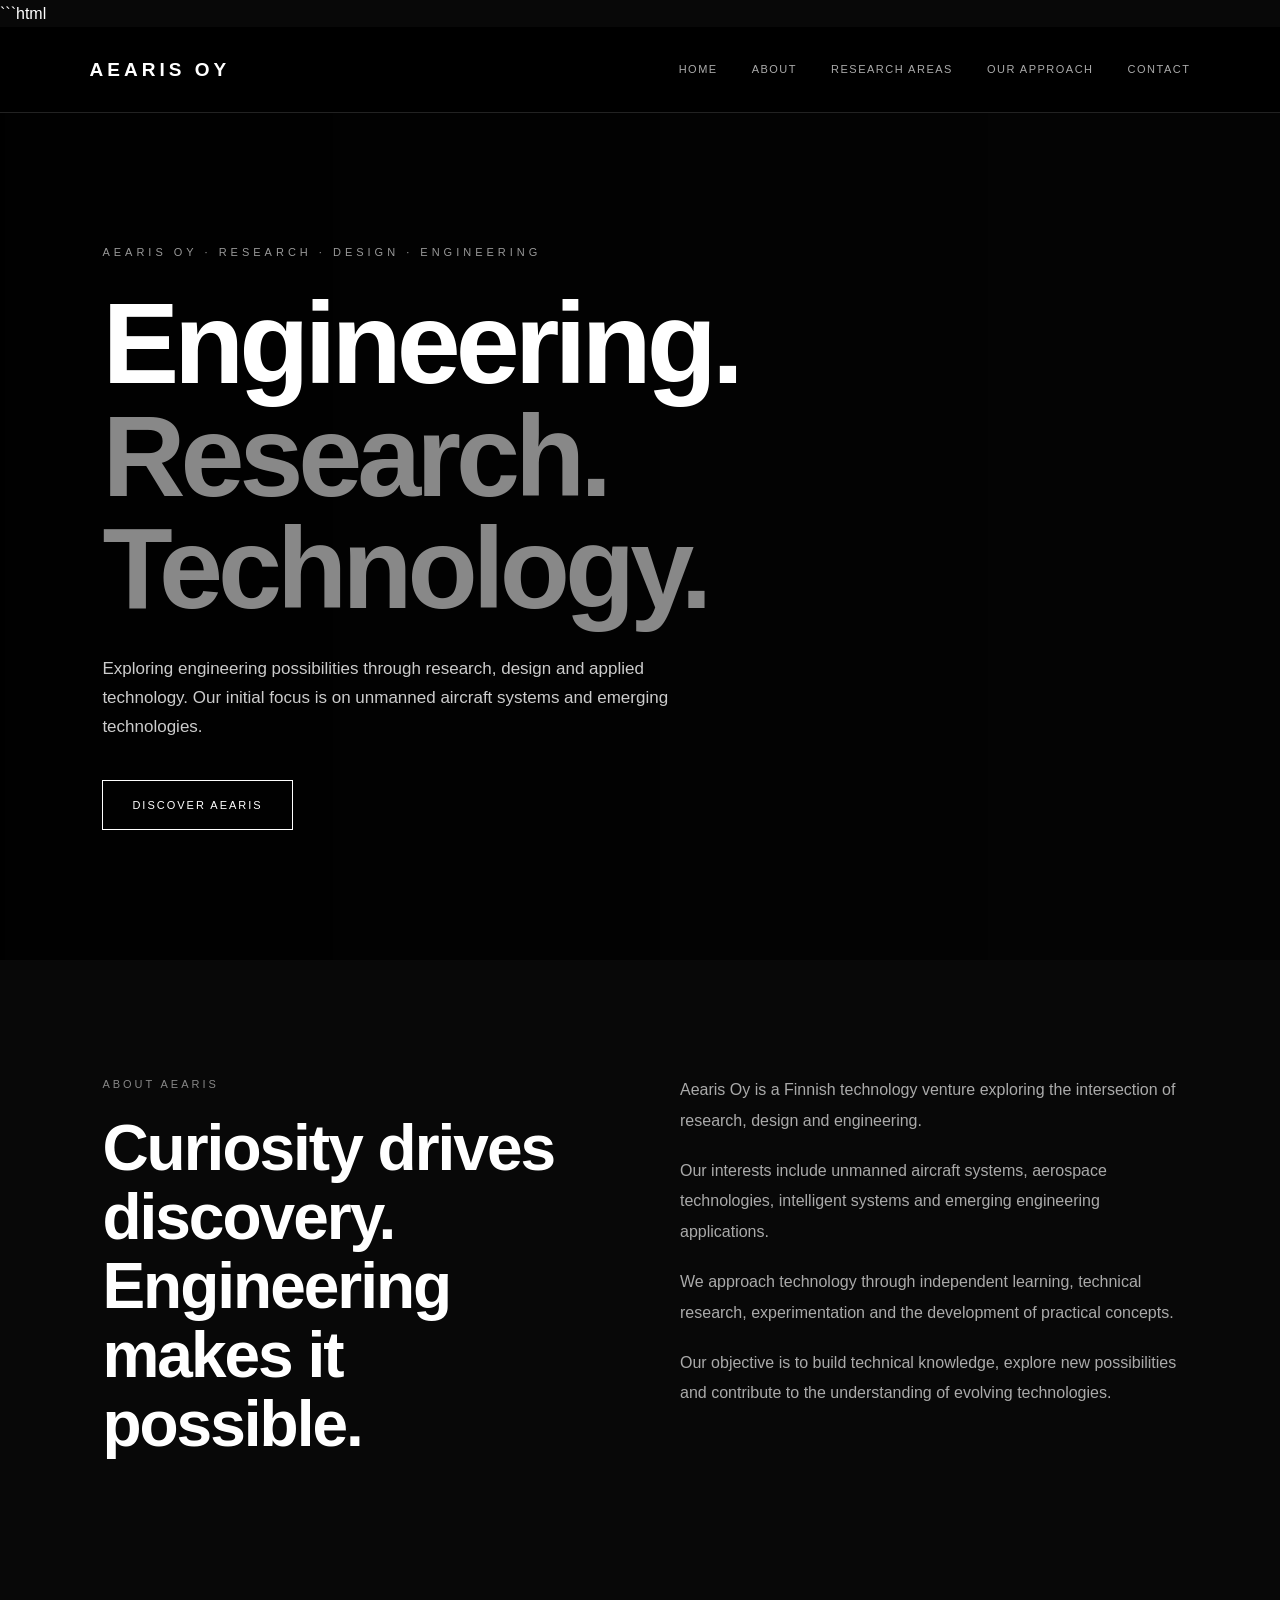
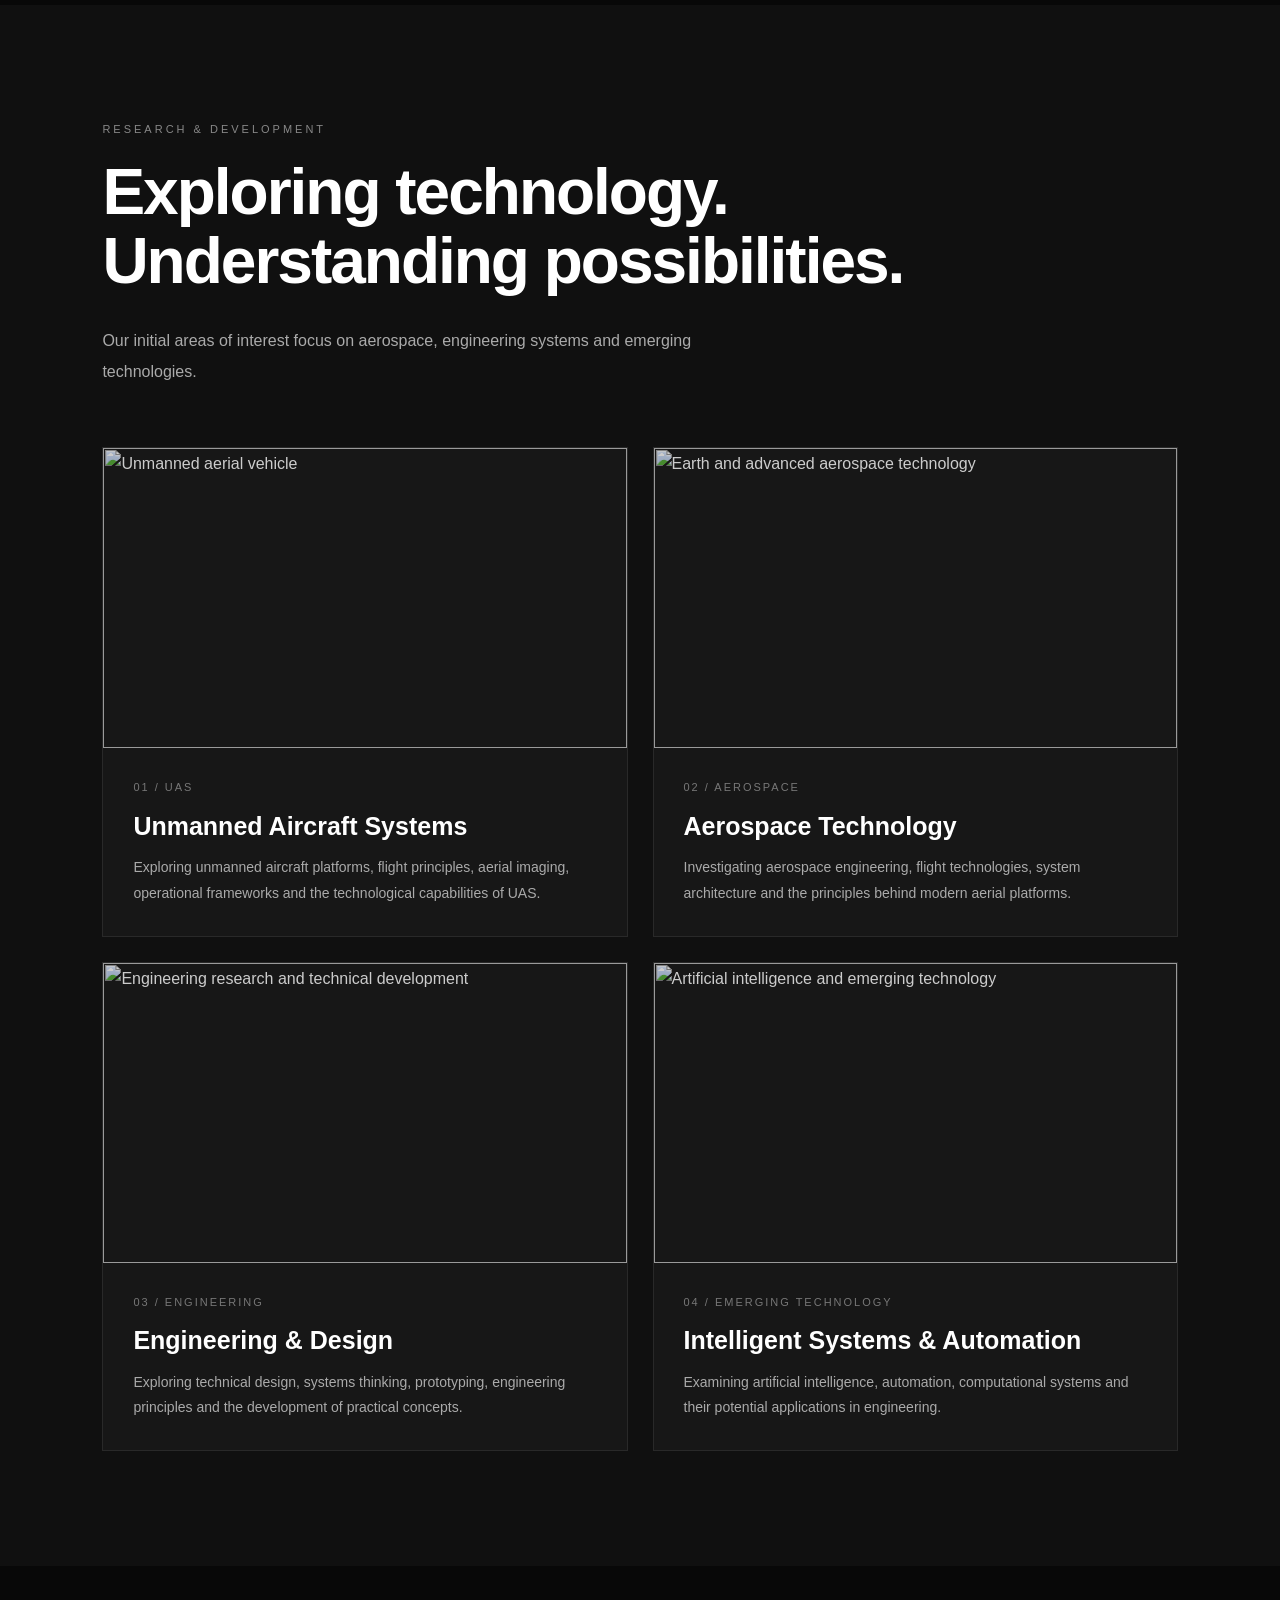
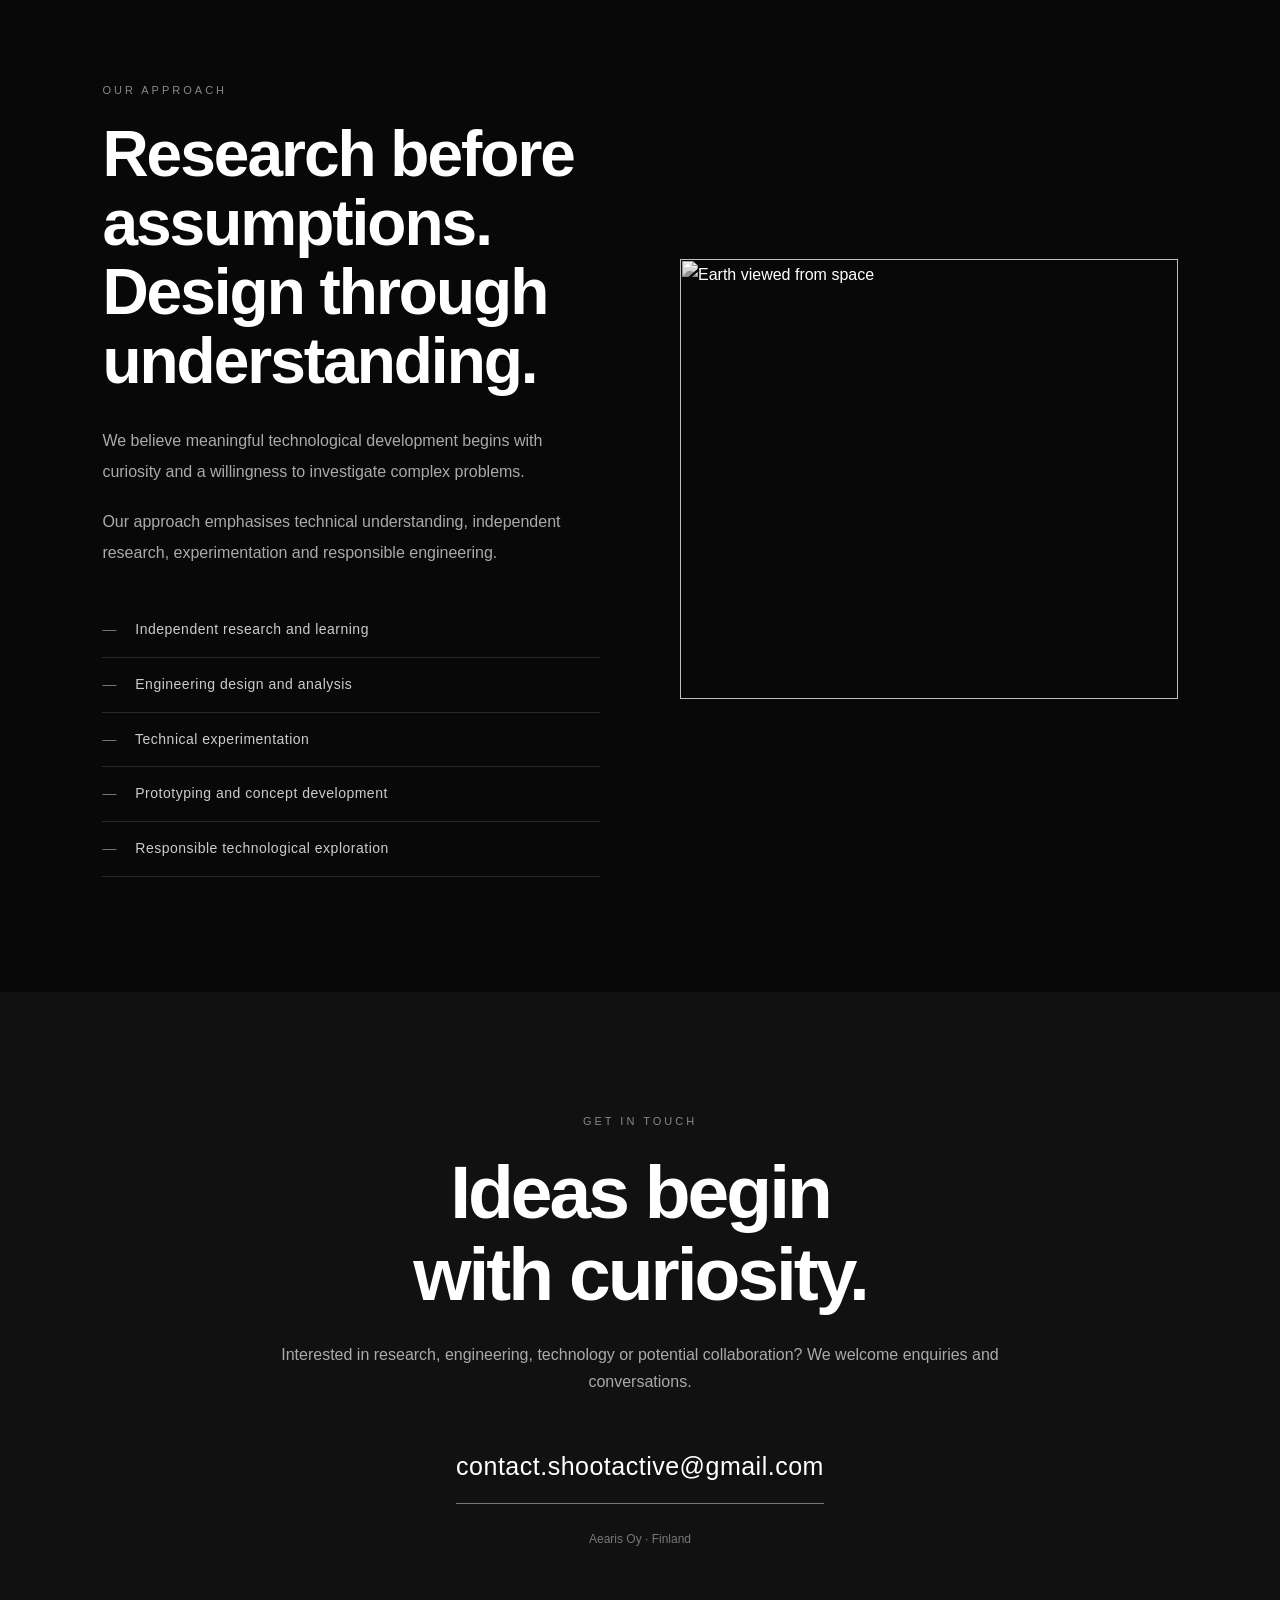
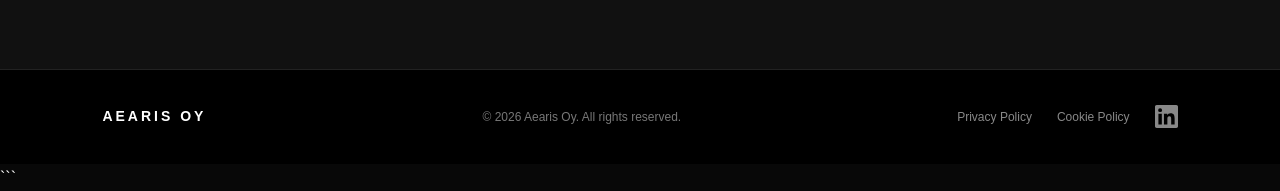
==== commit a6172f0d: "Merge e3bd227cc539a65002e61537892d7ee92b13a4be into 5bcd57dfa09776924bb3bc5cff2053a44e817e3b" ====
--- a/index.html
+++ b/index.html
@@ -1,14 +1,18 @@
-
+```html
 <!DOCTYPE html>
 <html lang="en">
 <head>
     <meta charset="UTF-8">
     <meta name="viewport" content="width=device-width, initial-scale=1.0">
 
-    <title>Aearis Oy | SHOOT.</title>
-
-    <meta name="description" content="Aearis Oy explores Unmanned Aircraft Systems and Artificial Intelligence.">
+    <title>Aearis Oy | Research, Design & Engineering</title>
+
+    <meta name="description" content="Aearis Oy is a Finnish technology venture exploring research, design and engineering, with an initial focus on unmanned aircraft systems and emerging technologies.">
+
     <meta name="theme-color" content="#080808">
+    <meta name="robots" content="index, follow">
+
+    <link rel="icon" href="logo.png" type="image/png">
 
     <style>
         * {
@@ -19,18 +23,23 @@
 
         html {
             scroll-behavior: smooth;
+            scroll-padding-top: 90px;
         }
 
         body {
             background: #080808;
             color: #fff;
             font-family: Arial, Helvetica, sans-serif;
-            line-height: 1.6;
+            line-height: 1.7;
         }
 
         a {
             color: inherit;
             text-decoration: none;
+        }
+
+        img {
+            max-width: 100%;
         }
 
         /* HEADER */
@@ -40,15 +49,15 @@
             top: 0;
             z-index: 1000;
             width: 100%;
-            background: #000;
+            background: rgba(0, 0, 0, 0.97);
             border-bottom: 1px solid #222;
         }
 
         .header-inner {
             max-width: 1400px;
-            min-height: 90px;
+            min-height: 85px;
             margin: auto;
-            padding: 0 6%;
+            padding: 0 7%;
             display: flex;
             align-items: center;
             justify-content: space-between;
@@ -57,24 +66,20 @@
         .brand {
             display: flex;
             align-items: center;
-            min-width: 180px;
         }
 
         .brand-logo {
-            display: block;
-            width: 180px;
-            height: 70px;
+            width: 170px;
+            height: 65px;
             object-fit: contain;
             object-position: left center;
-            filter: none;
-            background: transparent;
         }
 
         .brand-fallback {
             display: none;
             font-size: 19px;
             font-weight: bold;
-            letter-spacing: 3px;
+            letter-spacing: 4px;
         }
 
         .navigation {
@@ -84,8 +89,8 @@
         }
 
         .navigation a {
-            color: #ccc;
-            font-size: 12px;
+            color: #aaa;
+            font-size: 11px;
             letter-spacing: 1.5px;
             text-transform: uppercase;
             transition: color .3s;
@@ -100,7 +105,7 @@
             color: white;
             background: none;
             border: none;
-            font-size: 27px;
+            font-size: 26px;
             cursor: pointer;
         }
 
@@ -112,30 +117,34 @@
             display: flex;
             align-items: center;
             background:
-                linear-gradient(90deg, rgba(0,0,0,.92), rgba(0,0,0,.35)),
+                linear-gradient(
+                    90deg,
+                    rgba(0,0,0,.94),
+                    rgba(0,0,0,.45)
+                ),
                 url("https://images.unsplash.com/photo-1473968512647-3e447244af8f?auto=format&fit=crop&w=2000&q=85")
                 center/cover no-repeat;
         }
 
         .hero-content {
-            max-width: 850px;
+            max-width: 900px;
             animation: reveal 1s ease both;
         }
 
         .eyebrow {
-            color: #aaa;
-            font-size: 12px;
+            color: #999;
+            font-size: 11px;
             letter-spacing: 4px;
             text-transform: uppercase;
             margin-bottom: 25px;
         }
 
         .hero h1 {
-            font-size: clamp(65px, 11vw, 145px);
-            line-height: .95;
-            letter-spacing: -7px;
+            font-size: clamp(55px, 9vw, 115px);
+            line-height: .98;
+            letter-spacing: -5px;
             font-weight: 700;
-            margin-bottom: 28px;
+            margin-bottom: 30px;
         }
 
         .hero h1 span {
@@ -143,8 +152,8 @@
         }
 
         .hero-description {
-            max-width: 520px;
-            color: #d0d0d0;
+            max-width: 580px;
+            color: #ccc;
             font-size: 17px;
             margin-bottom: 38px;
         }
@@ -152,8 +161,8 @@
         .primary-button {
             display: inline-block;
             padding: 15px 29px;
-            border: 1px solid white;
-            color: white;
+            border: 1px solid #fff;
+            color: #fff;
             font-size: 11px;
             letter-spacing: 2px;
             text-transform: uppercase;
@@ -161,8 +170,8 @@
         }
 
         .primary-button:hover {
-            background: white;
-            color: black;
+            background: #fff;
+            color: #000;
         }
 
         /* GENERAL SECTIONS */
@@ -191,9 +200,26 @@
 
         .section-text {
             color: #aaa;
-            max-width: 650px;
+            max-width: 680px;
             font-size: 16px;
             line-height: 1.9;
+        }
+
+        .section-text p + p {
+            margin-top: 20px;
+        }
+
+        /* ABOUT */
+
+        .about {
+            background: #080808;
+        }
+
+        .about-grid {
+            display: grid;
+            grid-template-columns: 1fr 1fr;
+            gap: 80px;
+            align-items: start;
         }
 
         /* TECHNOLOGY */
@@ -226,7 +252,7 @@
 
         .technology-image {
             width: 100%;
-            height: 330px;
+            height: 300px;
             object-fit: cover;
             display: block;
             filter: brightness(.8);
@@ -249,7 +275,8 @@
         }
 
         .card-content h3 {
-            font-size: 27px;
+            font-size: 25px;
+            line-height: 1.3;
             margin: 13px 0;
         }
 
@@ -259,7 +286,7 @@
             line-height: 1.8;
         }
 
-        /* APPROACH */
+        /* RESEARCH APPROACH */
 
         .approach {
             background: #080808;
@@ -279,6 +306,25 @@
             filter: grayscale(100%);
         }
 
+        .approach-list {
+            margin-top: 35px;
+            list-style: none;
+        }
+
+        .approach-list li {
+            padding: 15px 0;
+            border-bottom: 1px solid #292929;
+            color: #ccc;
+            font-size: 14px;
+            letter-spacing: .5px;
+        }
+
+        .approach-list li::before {
+            content: "—";
+            color: #777;
+            margin-right: 14px;
+        }
+
         /* CONTACT */
 
         .contact {
@@ -296,7 +342,7 @@
             font-size: clamp(40px, 6vw, 75px);
             letter-spacing: -3px;
             line-height: 1.1;
-            margin-bottom: 20px;
+            margin-bottom: 25px;
         }
 
         .contact-description {
@@ -306,7 +352,7 @@
 
         .contact-email {
             display: inline-block;
-            font-size: clamp(18px, 3vw, 25px);
+            font-size: clamp(17px, 3vw, 25px);
             color: #fff;
             letter-spacing: .5px;
             padding: 15px 0;
@@ -327,27 +373,70 @@
 
         /* FOOTER */
 
-        footer {
+        .site-footer {
             background: #000;
             border-top: 1px solid #222;
             padding: 35px 8%;
+        }
+
+        .footer-inner {
+            max-width: 1400px;
+            margin: auto;
             display: flex;
             justify-content: space-between;
             align-items: center;
             flex-wrap: wrap;
-            gap: 20px;
-        }
-
-        footer p {
+            gap: 25px;
+        }
+
+        .footer-brand {
+            color: #fff;
+            font-size: 14px;
+            letter-spacing: 3px;
+            font-weight: bold;
+        }
+
+        .footer-copy {
             color: #777;
             font-size: 12px;
         }
 
-        .footer-brand {
-            color: white;
-            font-size: 14px;
-            letter-spacing: 2px;
-            font-weight: bold;
+        .footer-links {
+            display: flex;
+            align-items: center;
+            gap: 25px;
+        }
+
+        .footer-links > a:not(.linkedin-link) {
+            color: #888;
+            font-size: 12px;
+            transition: color .3s;
+        }
+
+        .footer-links > a:not(.linkedin-link):hover {
+            color: #fff;
+        }
+
+        /* LINKEDIN ICON */
+
+        .linkedin-link {
+            display: inline-flex;
+            align-items: center;
+            justify-content: center;
+            color: #888;
+            transition: color .3s, transform .3s;
+        }
+
+        .linkedin-link:hover {
+            color: #0A66C2;
+            transform: translateY(-3px);
+        }
+
+        .linkedin-link svg {
+            display: block;
+            width: 23px;
+            height: 23px;
+            fill: currentColor;
         }
 
         /* ANIMATION */
@@ -364,9 +453,32 @@
             }
         }
 
+        /* ACCESSIBILITY */
+
+        a:focus-visible,
+        button:focus-visible {
+            outline: 2px solid #fff;
+            outline-offset: 5px;
+        }
+
+        @media (prefers-reduced-motion: reduce) {
+            *,
+            *::before,
+            *::after {
+                scroll-behavior: auto !important;
+                animation-duration: .01ms !important;
+                transition-duration: .01ms !important;
+            }
+        }
+
         /* MOBILE */
 
         @media (max-width: 768px) {
+
+            html {
+                scroll-padding-top: 72px;
+            }
+
             .header-inner {
                 min-height: 72px;
             }
@@ -386,10 +498,11 @@
                 top: 72px;
                 left: 0;
                 width: 100%;
-                padding: 30px;
+                padding: 30px 7%;
                 background: #000;
                 flex-direction: column;
                 align-items: flex-start;
+                gap: 25px;
                 border-top: 1px solid #222;
             }
 
@@ -398,17 +511,23 @@
             }
 
             .hero {
-                min-height: 600px;
+                min-height: 580px;
                 padding: 100px 7%;
             }
 
             .hero h1 {
-                letter-spacing: -4px;
-            }
-
+                letter-spacing: -3px;
+            }
+
+            .hero-description {
+                font-size: 15px;
+            }
+
+            .about-grid,
             .technology-grid,
             .approach-grid {
                 grid-template-columns: 1fr;
+                gap: 40px;
             }
 
             .technology-image {
@@ -423,20 +542,32 @@
                 padding: 85px 7%;
             }
 
+            .technology {
+                padding: 85px 7%;
+            }
+
             .contact {
                 padding: 85px 7%;
             }
 
-            footer {
+            .footer-inner {
                 flex-direction: column;
                 align-items: flex-start;
             }
-        }
+
+            .footer-links {
+                flex-wrap: wrap;
+                gap: 20px;
+            }
+        }
+
     </style>
 </head>
 
 <body>
 
+    <!-- HEADER -->
+
     <header class="site-header">
 
         <div class="header-inner">
@@ -445,7 +576,7 @@
 
                 <img
                     src="./logo.png"
-                    alt="Aearis Oy"
+                    alt="Aearis Oy logo"
                     class="brand-logo"
                     onerror="this.style.display='none'; this.nextElementSibling.style.display='block';"
                 >
@@ -456,120 +587,260 @@
 
             <button
                 class="menu-toggle"
+                type="button"
                 aria-label="Open navigation"
                 aria-expanded="false"
+                aria-controls="main-navigation"
             >
                 ☰
             </button>
 
-            <nav class="navigation">
+            <nav class="navigation" id="main-navigation">
+
+                <a href="#home">Home</a>
                 <a href="#about">About</a>
-                <a href="#technology">Technology</a>
-                <a href="#approach">Approach</a>
+                <a href="#technology">Research Areas</a>
+                <a href="#approach">Our Approach</a>
                 <a href="#contact">Contact</a>
+
             </nav>
 
         </div>
 
     </header>
 
+
     <main>
 
+        <!-- HERO -->
+
         <section class="hero" id="home">
 
             <div class="hero-content">
 
                 <p class="eyebrow">
-                    Aearis Oy · UAS · Artificial Intelligence
+                    AEARIS OY · RESEARCH · DESIGN · ENGINEERING
                 </p>
 
-                <h1>SHOOT<span>.</span></h1>
+                <h1>
+                    Engineering.<br>
+                    <span>Research. Technology.</span>
+                </h1>
 
                 <p class="hero-description">
-                    Exploring new perspectives through unmanned aircraft
-                    systems and intelligent technology.
+                    Exploring engineering possibilities through
+                    research, design and applied technology.
+                    Our initial focus is on unmanned aircraft
+                    systems and emerging technologies.
                 </p>
 
-                <a href="#technology" class="primary-button">
-                    Explore Aearis
+                <a href="#about" class="primary-button">
+                    Discover Aearis
                 </a>
 
             </div>
 
         </section>
 
-        <section class="section" id="about">
-
-            <p class="section-label">About Aearis</p>
+
+        <!-- ABOUT -->
+
+        <section class="section about" id="about">
+
+            <div class="about-grid">
+
+                <div>
+
+                    <p class="section-label">
+                        ABOUT AEARIS
+                    </p>
+
+                    <h2 class="section-title">
+                        Curiosity drives discovery.
+                        Engineering makes it possible.
+                    </h2>
+
+                </div>
+
+                <div class="section-text">
+
+                    <p>
+                        Aearis Oy is a Finnish technology venture
+                        exploring the intersection of research,
+                        design and engineering.
+                    </p>
+
+                    <p>
+                        Our interests include unmanned aircraft
+                        systems, aerospace technologies, intelligent
+                        systems and emerging engineering applications.
+                    </p>
+
+                    <p>
+                        We approach technology through independent
+                        learning, technical research, experimentation
+                        and the development of practical concepts.
+                    </p>
+
+                    <p>
+                        Our objective is to build technical knowledge,
+                        explore new possibilities and contribute to
+                        the understanding of evolving technologies.
+                    </p>
+
+                </div>
+
+            </div>
+
+        </section>
+
+
+        <!-- RESEARCH AREAS -->
+
+        <section class="section technology" id="technology">
+
+            <p class="section-label">
+                RESEARCH & DEVELOPMENT
+            </p>
 
             <h2 class="section-title">
-                Technology changes how we see the world.
+                Exploring technology.
+                Understanding possibilities.
             </h2>
 
             <p class="section-text">
-                Aearis Oy is an emerging technology venture focused on
-                Unmanned Aircraft Systems and Artificial Intelligence.
-                We are exploring the capabilities of aerial technology,
-                intelligent systems and the opportunities they create
-                across modern industries.
+                Our initial areas of interest focus on aerospace,
+                engineering systems and emerging technologies.
             </p>
 
-        </section>
-
-        <section class="section technology" id="technology">
-
-            <p class="section-label">Areas of interest</p>
-
-            <h2 class="section-title">
-                Two fields. A world of possibilities.
-            </h2>
 
             <div class="technology-grid">
+
+                <!-- UAS -->
 
                 <article class="technology-card">
 
                     <img
                         class="technology-image"
                         src="https://images.unsplash.com/photo-1506947411487-a56738267384?auto=format&fit=crop&w=1200&q=85"
-                        alt="Unmanned aerial technology"
+                        alt="Unmanned aerial vehicle"
                         loading="lazy"
                     >
 
                     <div class="card-content">
 
-                        <span class="card-number">UAS</span>
-
-                        <h3>Unmanned Aircraft Systems</h3>
+                        <span class="card-number">
+                            01 / UAS
+                        </span>
+
+                        <h3>
+                            Unmanned Aircraft Systems
+                        </h3>
 
                         <p>
-                            Exploring aerial platforms, flight technology,
-                            aerial imaging and the expanding applications
-                            of unmanned aircraft systems.
+                            Exploring unmanned aircraft platforms,
+                            flight principles, aerial imaging,
+                            operational frameworks and the
+                            technological capabilities of UAS.
                         </p>
 
                     </div>
 
                 </article>
+
+
+                <!-- AEROSPACE -->
+
+                <article class="technology-card">
+
+                    <img
+                        class="technology-image"
+                        src="https://images.unsplash.com/photo-1451187580459-43490279c0fa?auto=format&fit=crop&w=1200&q=85"
+                        alt="Earth and advanced aerospace technology"
+                        loading="lazy"
+                    >
+
+                    <div class="card-content">
+
+                        <span class="card-number">
+                            02 / AEROSPACE
+                        </span>
+
+                        <h3>
+                            Aerospace Technology
+                        </h3>
+
+                        <p>
+                            Investigating aerospace engineering,
+                            flight technologies, system architecture
+                            and the principles behind modern
+                            aerial platforms.
+                        </p>
+
+                    </div>
+
+                </article>
+
+
+                <!-- ENGINEERING -->
+
+                <article class="technology-card">
+
+                    <img
+                        class="technology-image"
+                        src="https://images.unsplash.com/photo-1581091226825-a6a2a5aee158?auto=format&fit=crop&w=1200&q=85"
+                        alt="Engineering research and technical development"
+                        loading="lazy"
+                    >
+
+                    <div class="card-content">
+
+                        <span class="card-number">
+                            03 / ENGINEERING
+                        </span>
+
+                        <h3>
+                            Engineering & Design
+                        </h3>
+
+                        <p>
+                            Exploring technical design,
+                            systems thinking, prototyping,
+                            engineering principles and the
+                            development of practical concepts.
+                        </p>
+
+                    </div>
+
+                </article>
+
+
+                <!-- EMERGING TECHNOLOGY -->
 
                 <article class="technology-card">
 
                     <img
                         class="technology-image"
                         src="https://images.unsplash.com/photo-1677442136019-21780ecad995?auto=format&fit=crop&w=1200&q=85"
-                        alt="Artificial intelligence technology"
+                        alt="Artificial intelligence and emerging technology"
                         loading="lazy"
                     >
 
                     <div class="card-content">
 
-                        <span class="card-number">AI</span>
-
-                        <h3>Artificial Intelligence</h3>
+                        <span class="card-number">
+                            04 / EMERGING TECHNOLOGY
+                        </span>
+
+                        <h3>
+                            Intelligent Systems & Automation
+                        </h3>
 
                         <p>
-                            Exploring intelligent software, automation,
-                            data-driven systems and emerging applications
-                            of artificial intelligence.
+                            Examining artificial intelligence,
+                            automation, computational systems
+                            and their potential applications
+                            in engineering.
                         </p>
 
                     </div>
@@ -580,33 +851,68 @@
 
         </section>
 
+
+        <!-- APPROACH -->
+
         <section class="section approach" id="approach">
 
             <div class="approach-grid">
 
                 <div>
 
-                    <p class="section-label">Our approach</p>
+                    <p class="section-label">
+                        OUR APPROACH
+                    </p>
 
                     <h2 class="section-title">
-                        Curiosity. Technology. Progress.
+                        Research before assumptions.
+                        Design through understanding.
                     </h2>
 
                     <p class="section-text">
-                        We believe meaningful technology starts with
-                        understanding problems, exploring possibilities
-                        and developing practical ideas.
-
-                        Our approach is grounded in learning,
-                        experimentation and responsible innovation.
+                        We believe meaningful technological
+                        development begins with curiosity
+                        and a willingness to investigate
+                        complex problems.
                     </p>
+
+                    <p class="section-text" style="margin-top:20px;">
+                        Our approach emphasises technical
+                        understanding, independent research,
+                        experimentation and responsible
+                        engineering.
+                    </p>
+
+                    <ul class="approach-list">
+
+                        <li>
+                            Independent research and learning
+                        </li>
+
+                        <li>
+                            Engineering design and analysis
+                        </li>
+
+                        <li>
+                            Technical experimentation
+                        </li>
+
+                        <li>
+                            Prototyping and concept development
+                        </li>
+
+                        <li>
+                            Responsible technological exploration
+                        </li>
+
+                    </ul>
 
                 </div>
 
                 <img
                     class="approach-image"
                     src="https://images.unsplash.com/photo-1451187580459-43490279c0fa?auto=format&fit=crop&w=1200&q=85"
-                    alt="Earth viewed through advanced technology"
+                    alt="Earth viewed from space"
                     loading="lazy"
                 >
 
@@ -614,19 +920,26 @@
 
         </section>
 
-        <!-- CONTACT: EMAIL ONLY -->
+
+        <!-- CONTACT -->
 
         <section class="contact" id="contact">
 
             <div class="contact-container">
 
-                <p class="section-label">Get in touch</p>
-
-                <h2>Let's explore what's next.</h2>
+                <p class="section-label">
+                    GET IN TOUCH
+                </p>
+
+                <h2>
+                    Ideas begin<br>
+                    with curiosity.
+                </h2>
 
                 <p class="contact-description">
-                    Have a project, idea or potential collaboration?
-                    Reach out to us directly.
+                    Interested in research, engineering,
+                    technology or potential collaboration?
+                    We welcome enquiries and conversations.
                 </p>
 
                 <a
@@ -637,7 +950,7 @@
                 </a>
 
                 <p class="contact-note">
-                    For business enquiries and collaborations.
+                    Aearis Oy · Finland
                 </p>
 
             </div>
@@ -646,17 +959,63 @@
 
     </main>
 
-    <footer>
-
-        <div class="footer-brand">AEARIS OY</div>
-
-        <p>SHOOT.</p>
-
-        <p>
-            © <span id="year"></span> Aearis Oy. All rights reserved.
-        </p>
+
+    <!-- FOOTER -->
+
+    <footer class="site-footer">
+
+        <div class="footer-inner">
+
+            <div class="footer-brand">
+                AEARIS OY
+            </div>
+
+            <p class="footer-copy">
+                © <span id="year"></span> Aearis Oy.
+                All rights reserved.
+            </p>
+
+            <div class="footer-links">
+
+                <a href="privacy-policy.html">
+                    Privacy Policy
+                </a>
+
+                <a href="cookie-policy.html">
+                    Cookie Policy
+                </a>
+
+                <!-- LINKEDIN COMPANY PAGE -->
+
+                <a
+                    href="https://www.linkedin.com/company/110667691/"
+                    target="_blank"
+                    rel="noopener noreferrer"
+                    class="linkedin-link"
+                    aria-label="Visit Aearis Oy on LinkedIn"
+                    title="Aearis Oy on LinkedIn"
+                >
+
+                    <svg
+                        xmlns="http://www.w3.org/2000/svg"
+                        viewBox="0 0 24 24"
+                        aria-hidden="true"
+                    >
+
+                        <path d="M20.45 20.45h-3.56v-5.57c0-1.33-.02-3.04-1.85-3.04-1.85 0-2.13 1.44-2.13 2.94v5.67H9.35V9h3.42v1.56h.05c.48-.9 1.64-1.85 3.38-1.85 3.61 0 4.28 2.37 4.28 5.45v6.29ZM5.34 7.43a2.06 2.06 0 1 1 0-4.12 2.06 2.06 0 0 1 0 4.12ZM7.12 20.45H3.56V9h3.56v11.45ZM22.22 0H1.77C.79 0 0 .77 0 1.72v20.56C0 23.23.79 24 1.77 24h20.45c.98 0 1.78-.77 1.78-1.72V1.72C24 .77 23.2 0 22.22 0Z"/>
+
+                    </svg>
+
+                </a>
+
+            </div>
+
+        </div>
 
     </footer>
+
+
+    <!-- JAVASCRIPT -->
 
     <script>
 
@@ -667,25 +1026,43 @@
 
             const isOpen = navigation.classList.toggle("active");
 
-            menuToggle.setAttribute("aria-expanded", isOpen);
+            menuToggle.setAttribute(
+                "aria-expanded",
+                isOpen
+            );
+
+            menuToggle.setAttribute(
+                "aria-label",
+                isOpen ? "Close navigation" : "Open navigation"
+            );
 
             menuToggle.textContent = isOpen ? "×" : "☰";
 
         });
 
+
         document.querySelectorAll(".navigation a").forEach(link => {
 
             link.addEventListener("click", () => {
 
                 navigation.classList.remove("active");
 
-                menuToggle.setAttribute("aria-expanded", "false");
+                menuToggle.setAttribute(
+                    "aria-expanded",
+                    "false"
+                );
+
+                menuToggle.setAttribute(
+                    "aria-label",
+                    "Open navigation"
+                );
 
                 menuToggle.textContent = "☰";
 
             });
 
         });
+
 
         document.getElementById("year").textContent =
             new Date().getFullYear();
@@ -694,3 +1071,4 @@
 
 </body>
 </html>
+```
